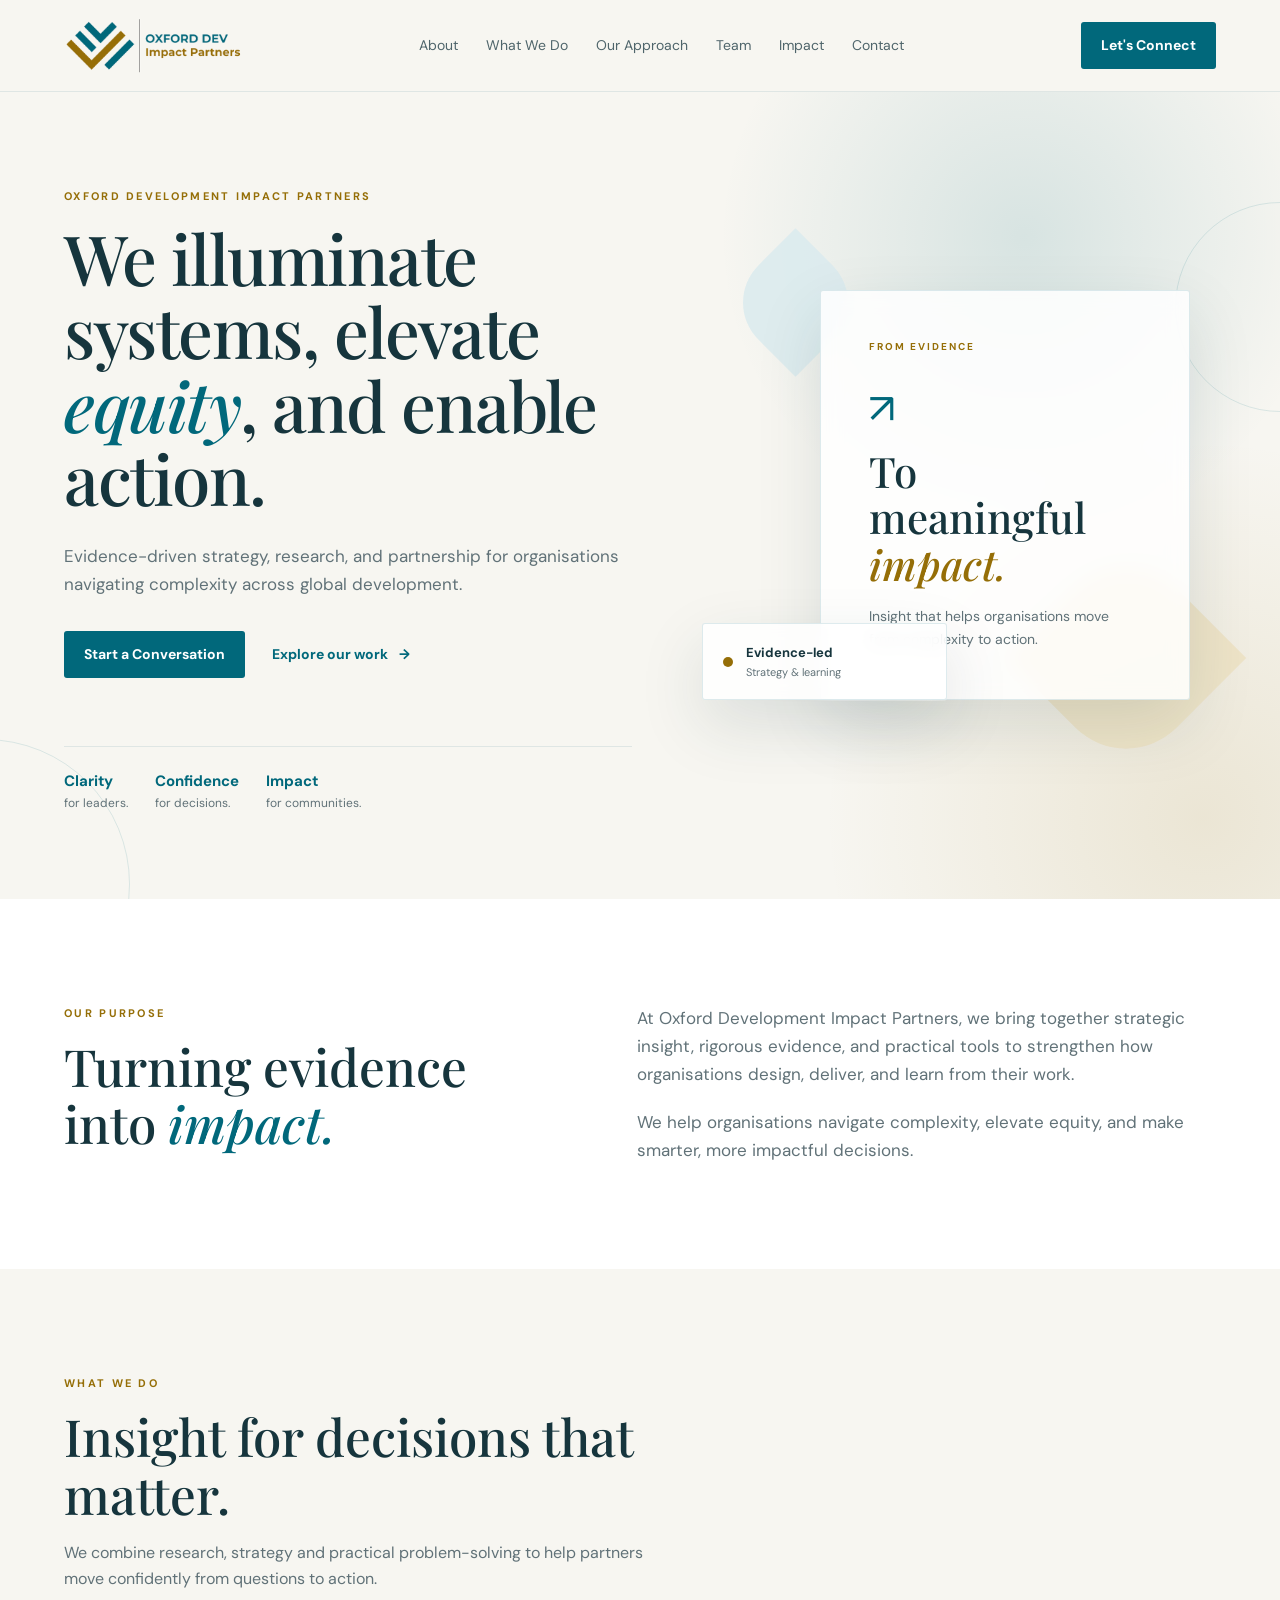
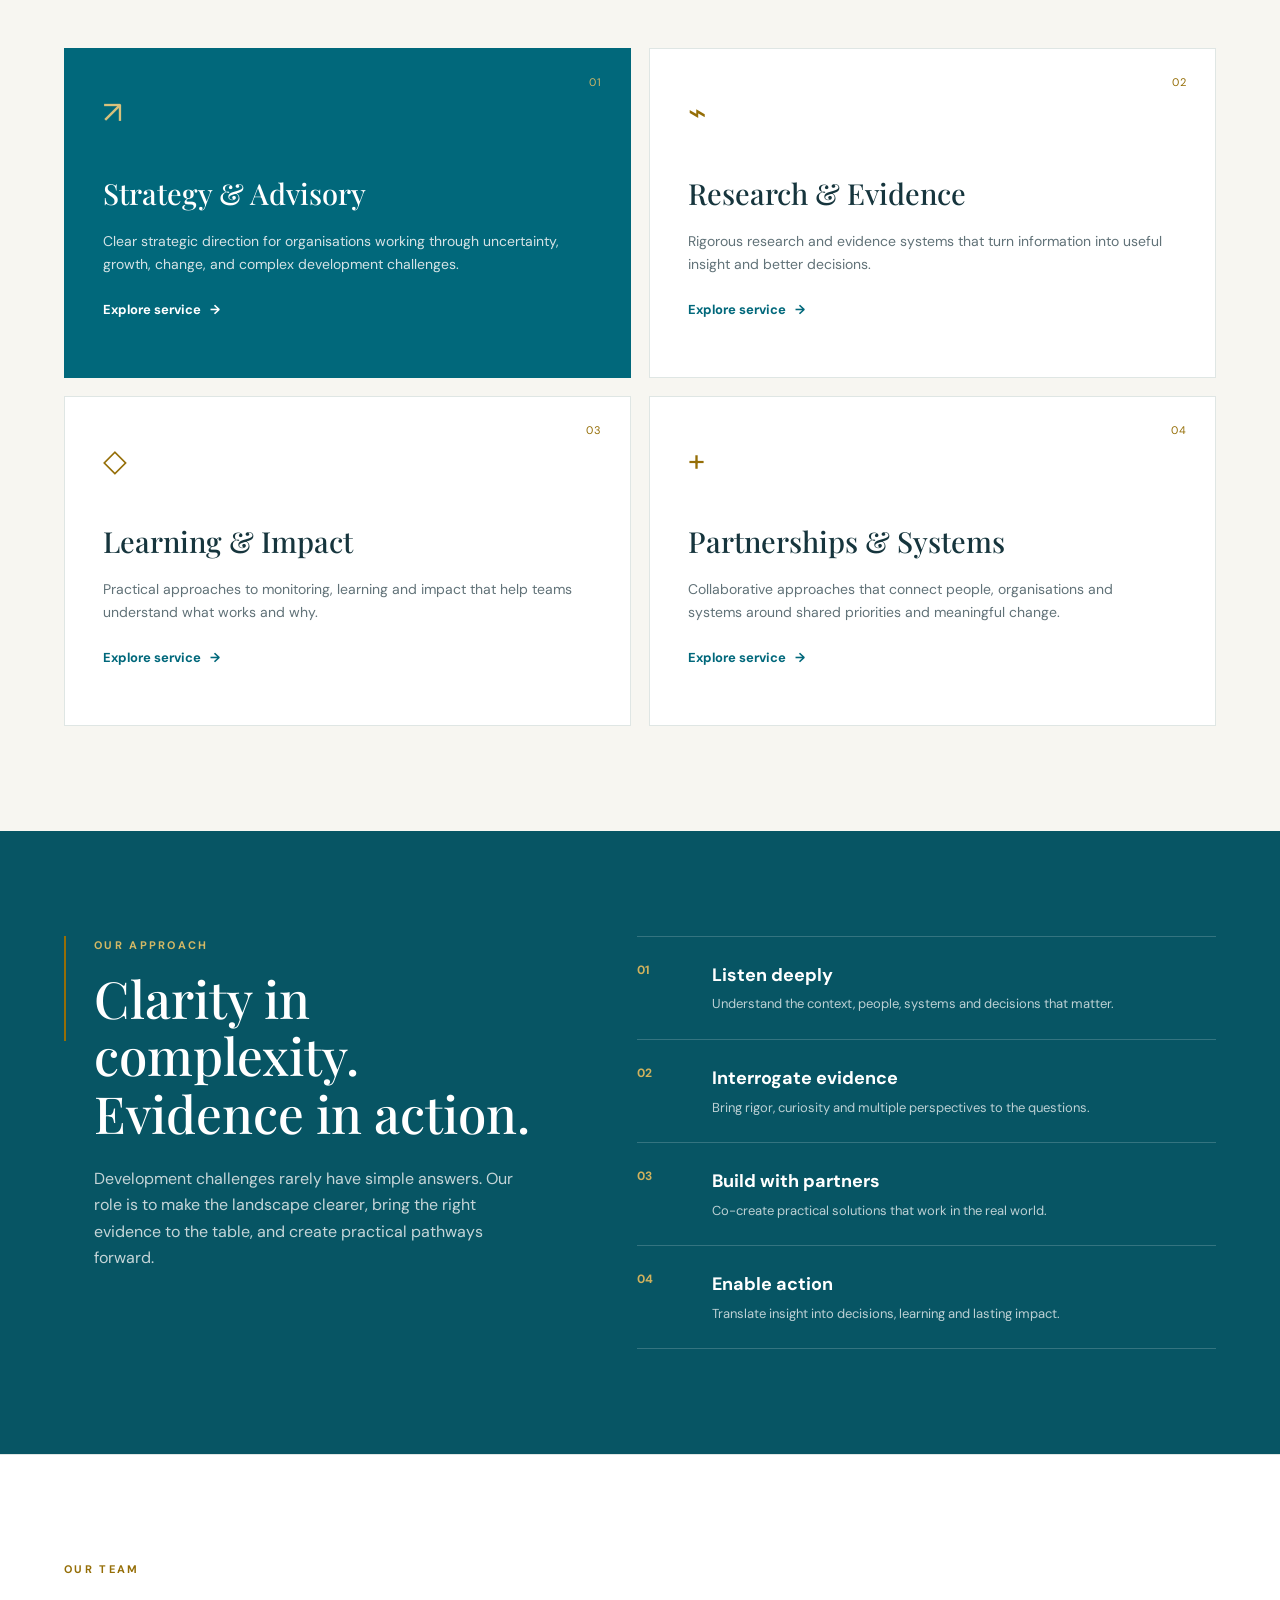
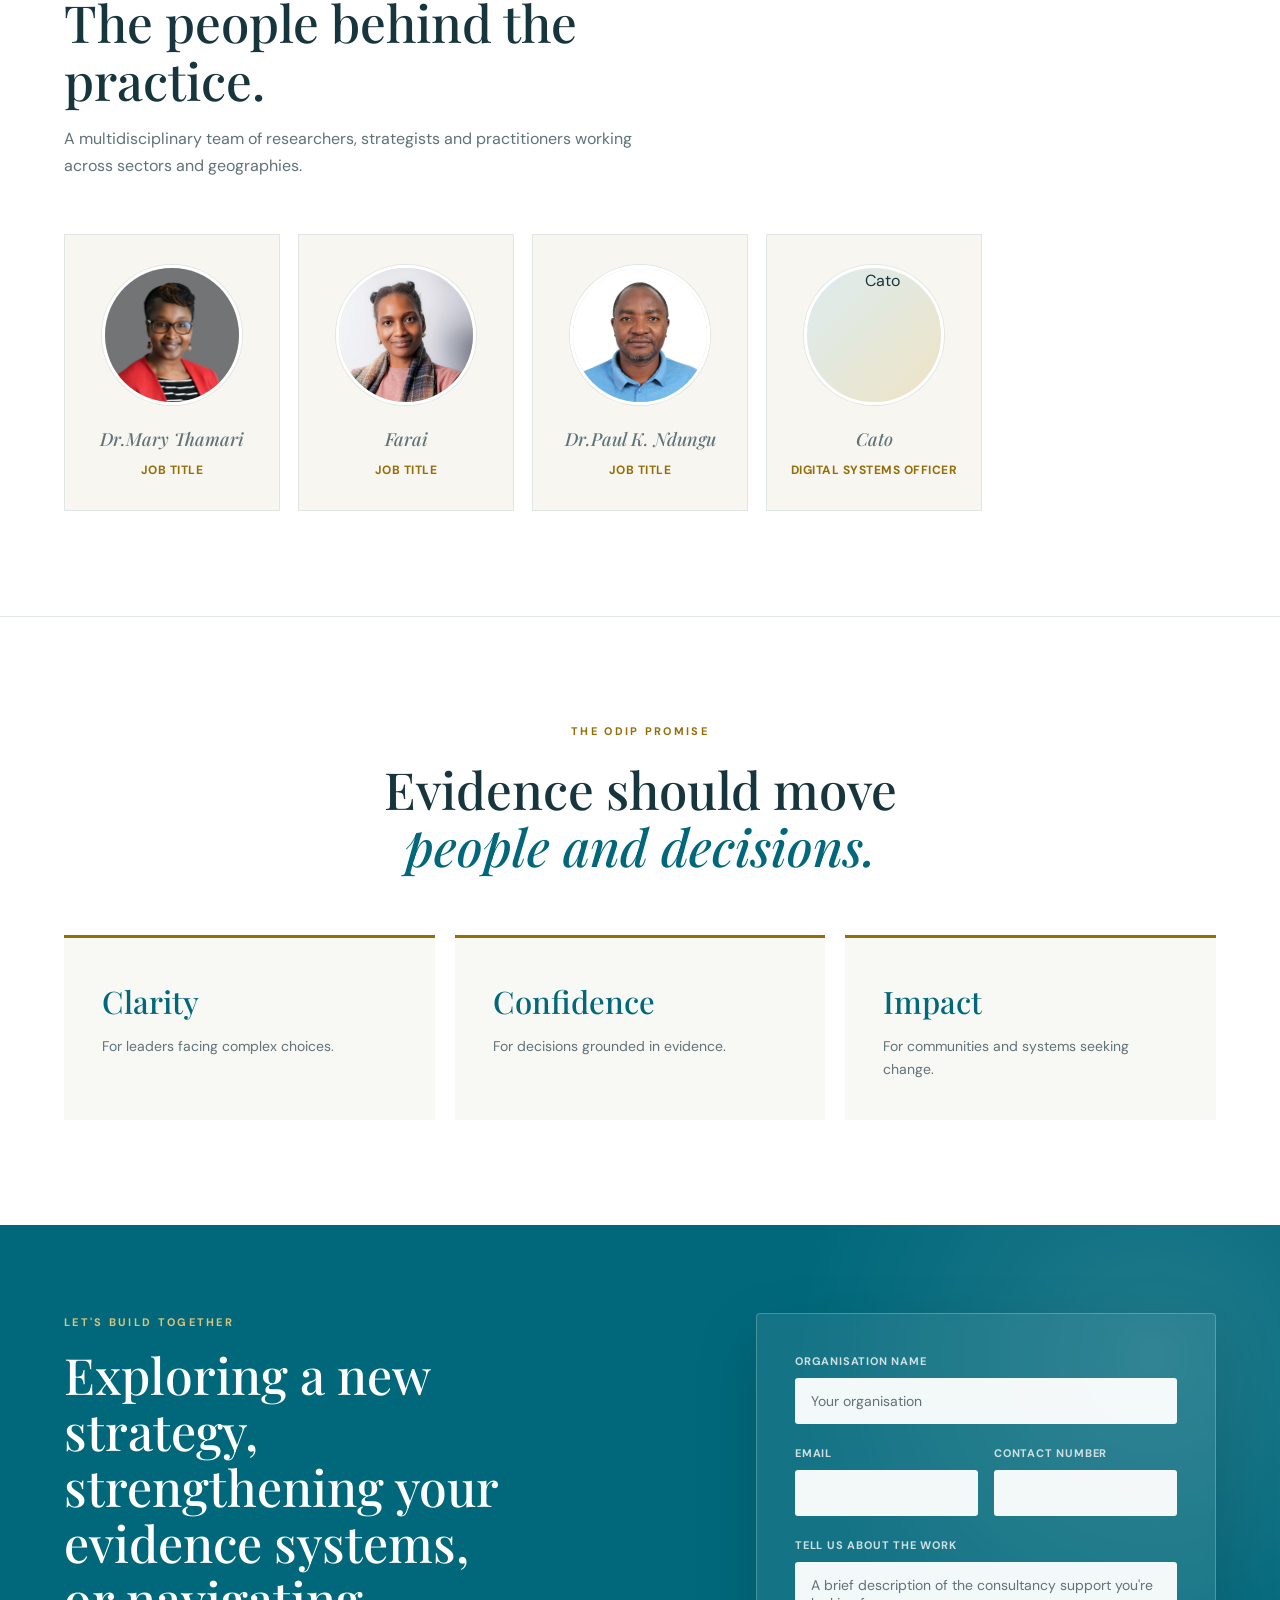
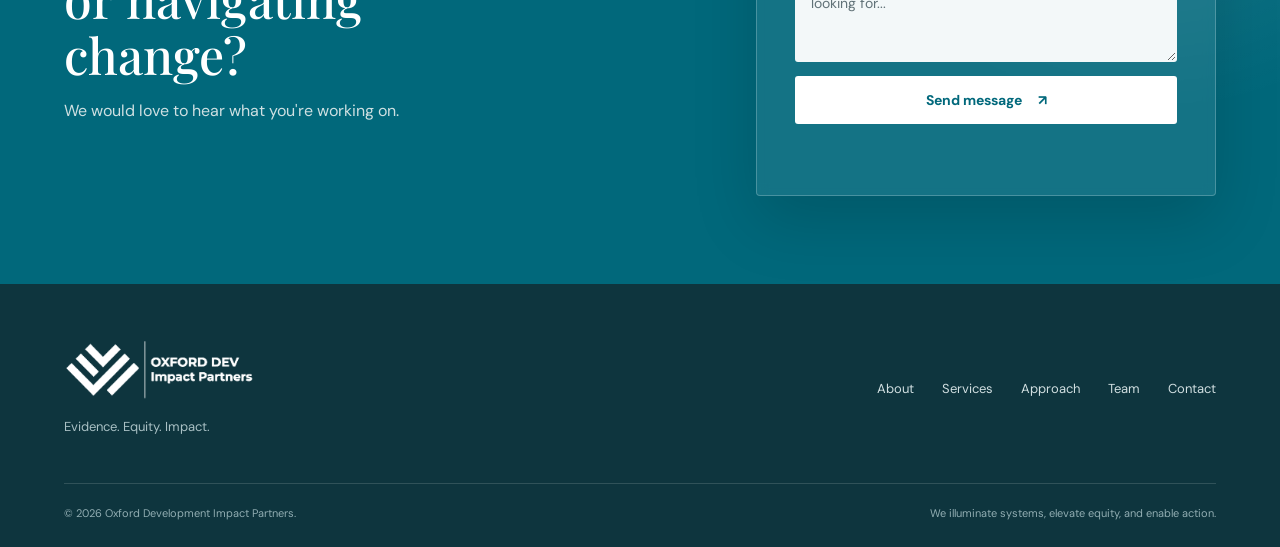
==== index.html @ 30b8fcbf "team" ====
<!DOCTYPE html>
<html lang="en">
<head>
    <meta charset="UTF-8">
    <meta name="viewport" content="width=device-width, initial-scale=1.0">
    <meta name="description" content="Oxford Development Impact Partners — evidence-driven strategy, research and partnership for global development.">
    <title>Oxford Development Impact Partners | ODIP</title>
    <link rel="icon" type="image/png" href="[data-uri]">
    <link rel="stylesheet" href="style.css">
    <script src="script.js"></script>
</head>
<body>

<header class="navbar">
    <div class="container nav-content">
        <a class="brand" href="#home">
            <img src="[data-uri]" alt="Oxford Development Impact Partners">
        </a>

        <nav>
            <a href="#about">About</a>
            <a href="#services">What We Do</a>
            <a href="#approach">Our Approach</a>
            <a href="#team">Team</a>
            <a href="#impact">Impact</a>
            <a href="#contact">Contact</a>
        </nav>

        <a href="#contact" class="nav-button">Let's Connect</a>
    </div>
</header>

<main>
    <!-- HERO -->
    <section class="hero" id="home">
        <div class="hero-orb orb-one"></div>
        <div class="hero-orb orb-two"></div>
        <div class="hero-watermark" aria-hidden="true"></div>

        <div class="container hero-grid">
            <div class="hero-copy">
                <p class="eyebrow">OXFORD DEVELOPMENT IMPACT PARTNERS</p>
                <h1>We illuminate systems, elevate <span>equity</span>, and enable action.</h1>
                <p class="hero-description">
                    Evidence-driven strategy, research, and partnership for organisations
                    navigating complexity across global development.
                </p>

                <div class="hero-actions">
                    <a href="#contact" class="primary-button">Start a Conversation</a>
                    <a href="#services" class="text-link">Explore our work <span>→</span></a>
                </div>

                <div class="hero-values">
                    <div><strong>Clarity</strong><span>for leaders.</span></div>
                    <div><strong>Confidence</strong><span>for decisions.</span></div>
                    <div><strong>Impact</strong><span>for communities.</span></div>
                </div>
            </div>

            <div class="hero-visual">
                <div class="visual-card main-card">
                    <div class="visual-label">FROM EVIDENCE</div>
                    <div class="visual-arrow">↗</div>
                    <h3>To meaningful<br><em>impact.</em></h3>
                    <p>Insight that helps organisations move from complexity to action.</p>
                </div>
                <div class="visual-card mini-card">
                    <span class="mini-dot"></span>
                    <div>
                        <strong>Evidence-led</strong>
                        <small>Strategy &amp; learning</small>
                    </div>
                </div>
                <div class="shape shape-gold"></div>
                <div class="shape shape-teal"></div>
            </div>
        </div>
    </section>

    <!-- INTRO -->
    <section class="intro" id="about">
        <div class="container intro-grid">
            <div>
                <p class="eyebrow">OUR PURPOSE</p>
                <h2>Turning evidence into <span>impact.</span></h2>
            </div>
            <div class="intro-copy">
                <p>
                    At Oxford Development Impact Partners, we bring together strategic
                    insight, rigorous evidence, and practical tools to strengthen how
                    organisations design, deliver, and learn from their work.
                </p>
                <p>
                    We help organisations navigate complexity, elevate equity, and make
                    smarter, more impactful decisions.
                </p>
            </div>
        </div>
    </section>

    <!-- SERVICES -->
    <section class="services" id="services">
        <div class="container">
            <div class="section-heading">
                <p class="eyebrow">WHAT WE DO</p>
                <h2>Insight for decisions that matter.</h2>
                <p>
                    We combine research, strategy and practical problem-solving to help
                    partners move confidently from questions to action.
                </p>
            </div>

            <div class="services-grid">
                <article class="service-card featured">
                    <span class="service-index">01</span>
                    <div class="service-icon">↗</div>
                    <h3>Strategy &amp; Advisory</h3>
                    <p>
                        Clear strategic direction for organisations working through
                        uncertainty, growth, change, and complex development challenges.
                    </p>
                    <a href="#contact">Explore service <span>→</span></a>
                </article>

                <article class="service-card">
                    <span class="service-index">02</span>
                    <div class="service-icon">⌁</div>
                    <h3>Research &amp; Evidence</h3>
                    <p>
                        Rigorous research and evidence systems that turn information
                        into useful insight and better decisions.
                    </p>
                    <a href="#contact">Explore service <span>→</span></a>
                </article>

                <article class="service-card">
                    <span class="service-index">03</span>
                    <div class="service-icon">◇</div>
                    <h3>Learning &amp; Impact</h3>
                    <p>
                        Practical approaches to monitoring, learning and impact that
                        help teams understand what works and why.
                    </p>
                    <a href="#contact">Explore service <span>→</span></a>
                </article>

                <article class="service-card">
                    <span class="service-index">04</span>
                    <div class="service-icon">+</div>
                    <h3>Partnerships &amp; Systems</h3>
                    <p>
                        Collaborative approaches that connect people, organisations
                        and systems around shared priorities and meaningful change.
                    </p>
                    <a href="#contact">Explore service <span>→</span></a>
                </article>
            </div>
        </div>
    </section>

    <!-- APPROACH -->
    <section class="approach" id="approach">
        <div class="container approach-grid">
            <div class="approach-panel">
                <div class="panel-line"></div>
                <p class="eyebrow">OUR APPROACH</p>
                <h2>Clarity in complexity. Evidence in action.</h2>
                <p>
                    Development challenges rarely have simple answers. Our role is to
                    make the landscape clearer, bring the right evidence to the table,
                    and create practical pathways forward.
                </p>
            </div>

            <div class="approach-list">
                <div class="approach-item">
                    <span>01</span>
                    <div>
                        <h3>Listen deeply</h3>
                        <p>Understand the context, people, systems and decisions that matter.</p>
                    </div>
                </div>
                <div class="approach-item">
                    <span>02</span>
                    <div>
                        <h3>Interrogate evidence</h3>
                        <p>Bring rigor, curiosity and multiple perspectives to the questions.</p>
                    </div>
                </div>
                <div class="approach-item">
                    <span>03</span>
                    <div>
                        <h3>Build with partners</h3>
                        <p>Co-create practical solutions that work in the real world.</p>
                    </div>
                </div>
                <div class="approach-item">
                    <span>04</span>
                    <div>
                        <h3>Enable action</h3>
                        <p>Translate insight into decisions, learning and lasting impact.</p>
                    </div>
                </div>
            </div>
        </div>
    </section>

    <!-- TEAM -->
    <section class="team" id="team">
        <div class="container">
            <div class="section-heading">
                <p class="eyebrow">OUR TEAM</p>
                <h2>The people behind the practice.</h2>
                <p>
                    A multidisciplinary team of researchers, strategists and practitioners
                    working across sectors and geographies.
                </p>
            </div>

            <div class="team-grid">
                <article class="team-card">
                    <div class="team-photo">
                        <img src="Mary.jpg" alt="Mary Thamari">
                    </div>
                    <h3>Dr.Mary Thamari</h3>
                    <p class="team-role">Job Title</p>
                </article>
                <article class="team-card">
                    <div class="team-photo">
                        <img src="Farai.jpg" alt="Farai">
                    </div>
                    <h3>Farai</h3>
                    <p class="team-role">Job Title</p>
                </article>
                <article class="team-card">
                    <div class="team-photo">
                        <img src="Paul K. Ndungu.jpg" alt="Paul K. Ndungu">
                    </div>
                    <h3>Dr.Paul K. Ndungu</h3>
                    <p class="team-role">Job Title</p>
                </article>
                <article class="team-card">
                    <div class="team-photo">
                        <img src="Cato.jpg" alt="Cato">
                    </div>
                    <h3>Cato</h3>
                    <p class="team-role">Digital Systems Officer</p>
                </article>
            </div>
        </div>
    </section>

    <!-- IMPACT -->
    <section class="impact" id="impact">
        <div class="container">
            <div class="impact-heading">
                <p class="eyebrow">THE ODIP PROMISE</p>
                <h2>Evidence should move<br><span>people and decisions.</span></h2>
            </div>

            <div class="impact-grid">
                <div class="impact-card">
                    <strong>Clarity</strong>
                    <p>For leaders facing complex choices.</p>
                </div>
                <div class="impact-card">
                    <strong>Confidence</strong>
                    <p>For decisions grounded in evidence.</p>
                </div>
                <div class="impact-card">
                    <strong>Impact</strong>
                    <p>For communities and systems seeking change.</p>
                </div>
            </div>
        </div>
    </section>

        <!-- CTA / CONTACT FORM -->
    <section class="cta" id="contact">
        <div class="container cta-content">
            <div class="cta-intro">
                <p class="eyebrow">LET'S BUILD TOGETHER</p>
                <h2>Exploring a new strategy, strengthening your evidence systems, or navigating change?</h2>
                <p>We would love to hear what you're working on.</p>
            </div>

            <form class="contact-form" id="contactForm" novalidate>
                <div class="form-row">
                    <label for="org">Organisation name</label>
                    <input type="text" placeholder="Your organisation" required>
                </div>
                <div class="form-row form-row--split">  
                    <div>
                        <label for="email">Email</label>
                        <input type="email" id="email" name="email"required>
                    </div>
                    <div>
                        <label for="contact">Contact number</label>
                        <input type="tel" id="contact" name="contact">
                    </div>
                </div>
                <div class="form-row">
                    <label for="message">Tell us about the work</label>
                    <textarea id="message" name="message" rows="4" placeholder="A brief description of the consultancy support you're looking for..."></textarea>
                </div>
                <button type="submit" class="cta-button contact-form__submit">Send message <span>↗</span></button>
                <p class="form-note" id="formNote" role="status" aria-live="polite"></p>
            </form>
        </div>
    </section>
</main>

<footer>
    <div class="container footer-content">
        <div class="footer-brand">
            <img src="[data-uri]" alt="ODIP">
            <p>Evidence. Equity. Impact.</p>
        </div>
        <div class="footer-links">
            <a href="#about">About</a>
            <a href="#services">Services</a>
            <a href="#approach">Approach</a>
            <a href="#team">Team</a>
            <a href="#contact">Contact</a>
        </div>
    </div>
    <div class="container footer-bottom">
        <span>© 2026 Oxford Development Impact Partners.</span>
        <span>We illuminate systems, elevate equity, and enable action.</span>
    </div>
</footer>

</body>
</html>
---- style.css ----
@import url('https://fonts.googleapis.com/css2?family=DM+Sans:wght@400;500;600;700&family=Playfair+Display:ital,wght@0,500;0,600;1,500&display=swap');

:root {
    --teal: #01687b;
    --teal-dark: #075564;
    --teal-soft: #dcecef;
    --gold: #956e07;
    --gold-soft: #eee3c5;
    --ink: #16353d;
    --muted: #617278;
    --cream: #f7f6f1;
    --white: #ffffff;
    --line: #dfe6e4;
}

* { margin: 0; padding: 0; box-sizing: border-box; }

html { scroll-behavior: smooth; }

body {
    font-family: "DM Sans", Arial, sans-serif;
    color: var(--ink);
    background: var(--cream);
    line-height: 1.65;
}

a { color: inherit; text-decoration: none; }

.container {
    width: min(90%, 1180px);
    margin: 0 auto;
}

.navbar {
    height: 92px;
    display: flex;
    align-items: center;
    background: rgba(247,246,241,.94);
    border-bottom: 1px solid var(--line);
    position: sticky;
    top: 0;
    z-index: 20;
    backdrop-filter: blur(12px);
}

.nav-content {
    display: flex;
    align-items: center;
    justify-content: space-between;
    gap: 30px;
}

.brand img {
    width: 178px;
    height: auto;
    display: block;
}

nav { display: flex; gap: 28px; }

nav a {
    font-size: 14px;
    color: #4f656b;
    transition: .25s ease;
}

nav a:hover { color: var(--teal); }

.nav-button,
.primary-button {
    background: var(--teal);
    color: white;
    padding: 12px 20px;
    border-radius: 3px;
    font-size: 14px;
    font-weight: 700;
    transition: .25s ease;
}

.nav-button:hover,
.primary-button:hover { background: var(--teal-dark); }

.hero {
    min-height: 720px;
    position: relative;
    overflow: hidden;
    background:
        radial-gradient(circle at 80% 18%, rgba(1,104,123,.13), transparent 25%),
        radial-gradient(circle at 94% 90%, rgba(149,110,7,.12), transparent 27%),
        var(--cream);
    padding: 95px 0 85px;
}

/* Faint engraved watermark of the actual logo mark, sitting quietly
   behind the hero content — same treatment used on the RhaneMedia build. */
.hero-watermark {
    position: absolute;
    inset: 0;
    /* >>> REPLACE THIS LINE with your original "background: url('data:image/png;base64,...') no-repeat center right -60px;" line <<< */
    background: url('PASTE_YOUR_ORIGINAL_BASE64_HERE') no-repeat center right -60px;
    background-size: 620px auto;
    opacity: 0.05;
    z-index: 1;
    pointer-events: none;
}

.hero-grid {
    display: grid;
    grid-template-columns: 1.05fr .95fr;
    gap: 70px;
    align-items: center;
    position: relative;
    z-index: 2;
}

.eyebrow {
    color: var(--gold);
    font-size: 11px;
    letter-spacing: 2.3px;
    font-weight: 700;
    margin-bottom: 16px;
}

.hero h1 {
    font-family: "Playfair Display", Georgia, serif;
    font-size: clamp(45px, 5.4vw, 73px);
    font-weight: 500;
    line-height: 1.06;
    letter-spacing: -1.5px;
    max-width: 720px;
}

.hero h1 span,
.intro h2 span,
.impact-heading span { color: var(--teal); font-style: italic; }

.hero-description {
    max-width: 610px;
    color: var(--muted);
    font-size: 17px;
    margin: 28px 0 33px;
}

.hero-actions {
    display: flex;
    align-items: center;
    gap: 27px;
}

.text-link {
    color: var(--teal);
    font-weight: 700;
    font-size: 14px;
}

.text-link span { margin-left: 8px; }

.hero-values {
    display: flex;
    gap: 27px;
    margin-top: 68px;
    padding-top: 22px;
    border-top: 1px solid var(--line);
}

.hero-values div {
    display: flex;
    flex-direction: column;
    font-size: 12px;
}

.hero-values strong { color: var(--teal); font-size: 15px; }
.hero-values span { color: var(--muted); }

.hero-visual {
    height: 510px;
    position: relative;
}

.visual-card {
    position: absolute;
    background: rgba(255,255,255,.84);
    border: 1px solid rgba(1,104,123,.13);
    box-shadow: 0 25px 65px rgba(29,61,66,.13);
    backdrop-filter: blur(10px);
}

.main-card {
    width: 72%;
    right: 5%;
    top: 45px;
    min-height: 365px;
    padding: 48px;
    border-radius: 3px;
    display: flex;
    flex-direction: column;
    justify-content: center;
    z-index: 3;
}

.visual-label {
    color: var(--gold);
    font-size: 10px;
    letter-spacing: 2px;
    font-weight: 700;
}

.visual-arrow {
    color: var(--teal);
    font-size: 42px;
    margin: 18px 0 5px;
}

.main-card h3 {
    font-family: "Playfair Display", Georgia, serif;
    font-size: 42px;
    line-height: 1.1;
    font-weight: 500;
}

.main-card em {
    color: var(--gold);
    font-weight: 500;
}

.main-card p {
    color: var(--muted);
    margin-top: 18px;
    font-size: 14px;
    max-width: 300px;
}

.mini-card {
    z-index: 5;
    left: 0;
    bottom: 55px;
    width: 245px;
    padding: 18px 20px;
    display: flex;
    gap: 13px;
    align-items: center;
    border-radius: 3px;
}

.mini-dot {
    width: 10px;
    height: 10px;
    border-radius: 50%;
    background: var(--gold);
}

.mini-card strong,
.mini-card small { display: block; }
.mini-card strong { font-size: 13px; }
.mini-card small { color: var(--muted); font-size: 11px; }

.shape {
    position: absolute;
    transform: rotate(45deg);
    opacity: .9;
}

.shape-gold {
    width: 170px;
    height: 170px;
    background: var(--gold-soft);
    right: 1%;
    bottom: 12px;
    border-radius: 42% 0 42% 0;
}

.shape-teal {
    width: 105px;
    height: 105px;
    background: var(--teal-soft);
    left: 8%;
    top: 5px;
    border-radius: 0 50% 0 50%;
}

.hero-orb {
    position: absolute;
    border-radius: 50%;
    border: 1px solid rgba(1,104,123,.12);
}

.orb-one { width: 290px; height: 290px; left: -160px; bottom: -130px; }
.orb-two { width: 210px; height: 210px; right: -105px; top: 110px; }

.intro {
    background: var(--white);
    padding: 105px 0;
}

.intro-grid {
    display: grid;
    grid-template-columns: .9fr 1.1fr;
    gap: 100px;
    align-items: start;
}

.intro h2,
.section-heading h2,
.approach-panel h2,
.impact-heading h2 {
    font-family: "Playfair Display", Georgia, serif;
    font-size: clamp(37px, 4vw, 54px);
    font-weight: 500;
    line-height: 1.12;
}

.intro-copy {
    max-width: 650px;
    color: var(--muted);
    font-size: 17px;
}

.intro-copy p + p { margin-top: 20px; }

.services {
    padding: 105px 0;
    background: var(--cream);
}

.section-heading {
    max-width: 700px;
    margin-bottom: 55px;
}

.section-heading > p:last-child {
    color: var(--muted);
    max-width: 610px;
    margin-top: 17px;
}

.services-grid {
    display: grid;
    grid-template-columns: repeat(2, 1fr);
    gap: 18px;
}

.service-card {
    min-height: 330px;
    padding: 38px;
    background: var(--white);
    border: 1px solid var(--line);
    position: relative;
    transition: .3s ease;
}

.service-card:hover {
    transform: translateY(-5px);
    box-shadow: 0 20px 45px rgba(35,68,73,.08);
}

.service-card.featured {
    background: var(--teal);
    color: white;
    border-color: var(--teal);
}

.service-index {
    position: absolute;
    top: 24px;
    right: 28px;
    font-size: 11px;
    letter-spacing: 1px;
    color: var(--gold);
}

.featured .service-index { color: #cdb568; }

.service-icon {
    color: var(--gold);
    font-size: 31px;
    margin-bottom: 32px;
}

.featured .service-icon { color: #d9c17c; }

.service-card h3 {
    font-family: "Playfair Display", Georgia, serif;
    font-size: 29px;
    font-weight: 500;
    margin-bottom: 12px;
}

.service-card p {
    color: var(--muted);
    max-width: 480px;
    font-size: 14px;
}

.featured p { color: #d5e3e6; }

.service-card a {
    display: inline-block;
    margin-top: 23px;
    color: var(--teal);
    font-size: 13px;
    font-weight: 700;
}

.featured a { color: #fff; }

.service-card a span { margin-left: 6px; }

.approach {
    background: var(--teal-dark);
    color: white;
    padding: 105px 0;
}

.approach-grid {
    display: grid;
    grid-template-columns: .9fr 1.1fr;
    gap: 100px;
}

.approach-panel {
    position: relative;
    padding-left: 30px;
}

.panel-line {
    width: 2px;
    height: 105px;
    background: var(--gold);
    position: absolute;
    left: 0;
    top: 0;
}

.approach-panel .eyebrow { color: #d4b965; }

.approach-panel h2 {
    max-width: 520px;
    margin-bottom: 24px;
}

.approach-panel > p:last-child {
    color: #c5d5d8;
    max-width: 500px;
}

.approach-list { border-top: 1px solid rgba(255,255,255,.18); } 

.approach-item {
    display: grid;
    grid-template-columns: 55px 1fr;
    gap: 20px;
    padding: 24px 0;
    border-bottom: 1px solid rgba(255,255,255,.18);
}

.approach-item > span {
    color: #d1b25d;
    font-size: 12px;
    font-weight: 700;
}

.approach-item h3 {
    font-size: 18px;
    margin-bottom: 3px;
}

.approach-item p {
    color: #bcd0d4;
    font-size: 13px;
}

/* =========================================================
   TEAM
   ========================================================= */
.team {
    background: var(--white);
    padding: 105px 0;
    border-top: 1px solid var(--line);
    border-bottom: 1px solid var(--line);
}

.team-grid {
    display: grid;
    grid-template-columns: repeat(5, 1fr);
    gap: 18px;
}

.team-card {
    text-align: center;
    padding: 30px 18px;
    background: var(--cream);
    border: 1px solid var(--line);
    transition: .3s ease;
}

.team-card:hover {
    transform: translateY(-5px);
    box-shadow: 0 20px 45px rgba(35,68,73,.08);
    border-color: var(--teal-soft);
}

/* UPDATED: photo circle now crops any image to a uniform size */
.team-photo {
    width: 140px;
    height: 140px;
    margin: 0 auto 20px;
    border-radius: 50%;
    overflow: hidden;
    background: linear-gradient(135deg, var(--teal-soft), var(--gold-soft));
    border: 3px solid var(--white);
    box-shadow: 0 0 0 1px var(--line);
    display: flex;
    align-items: center;
    justify-content: center;
}

/* NEW: makes every photo fill the circle evenly */
.team-photo img {
    width: 100%;
    height: 100%;
    object-fit: cover;
    object-position: center top; /* keeps faces from getting cropped */
    display: block;
}

.team-photo-icon {
    width: 40px;
    height: 40px;
    fill: var(--teal);
    opacity: .55;
}

.team-card h3 {
    font-family: "Playfair Display", Georgia, serif;
    font-size: 18px;
    font-weight: 500;
    color: var(--muted);
    font-style: italic;
}

.team-role {
    color: var(--gold);
    font-size: 12px;
    letter-spacing: .5px;
    font-weight: 700;
    text-transform: uppercase;
    margin-top: 6px;
}

.impact {
    background: var(--white);
    padding: 105px 0;
}

.impact-heading { text-align: center; }

.impact-heading .eyebrow { margin-bottom: 20px; }

.impact-grid {
    display: grid;
    grid-template-columns: repeat(3, 1fr);
    gap: 20px;
    margin-top: 60px;
}

.impact-card {
    padding: 38px;
    min-height: 180px;
    border-top: 3px solid var(--gold);
    background: #f8f8f4;
}

.impact-card strong {
    font-family: "Playfair Display", Georgia, serif;
    font-size: 31px;
    font-weight: 500;
    color: var(--teal);
}

.impact-card p {
    color: var(--muted);
    font-size: 14px;
    margin-top: 8px;
}

.cta {
    background:
        radial-gradient(circle at 90% 20%, rgba(255,255,255,.12), transparent 28%),
        var(--teal);
    color: white;
    padding: 88px 0;
}

.cta-content {
    display: flex;
    justify-content: space-between;
    align-items: center;
    gap: 60px;
}

.cta .eyebrow { color: #d8c47e; }

.cta h2 {
    font-family: "Playfair Display", Georgia, serif;
    font-weight: 500;
    font-size: clamp(34px, 4vw, 50px);
    line-height: 1.12;
    max-width: 800px;
}

.cta p:last-child {
    color: #cfe0e2;
    margin-top: 15px;
}

.cta-button {
    white-space: nowrap;
    background: white;
    color: var(--teal);
    padding: 15px 23px;
    font-size: 14px;
    font-weight: 700;
    border-radius: 3px;
}

.cta-button span { margin-left: 8px; }

footer {
    background: #0e353e;
    color: white;
    padding: 55px 0 25px;
}

.footer-content {
    display: flex;
    justify-content: space-between;
    gap: 50px;
    padding-bottom: 45px;
}

.footer-brand img {
    width: 190px;
    filter: brightness(0) invert(1);
}

.footer-brand p {
    color: #a9c0c4;
    font-size: 13px;
    margin-top: 8px;
}

.footer-links {
    display: flex;
    gap: 28px;
    align-items: center;
}

.footer-links a {
    color: #d1dfe1;
    font-size: 13px;
}

.footer-bottom {
    border-top: 1px solid rgba(255,255,255,.14);
    padding-top: 20px;
    display: flex;
    justify-content: space-between;
    gap: 30px;
    color: #91adb2;
    font-size: 11px;
}

@media (max-width: 1080px) {
    .team-grid { grid-template-columns: repeat(3, 1fr); }
}

@media (max-width: 900px) {
    nav { display: none; }
    .hero-grid,
    .intro-grid,
    .approach-grid { grid-template-columns: 1fr; gap: 55px; }
    .hero-visual { height: 450px; }
    .services-grid { grid-template-columns: 1fr; }
    .impact-grid { grid-template-columns: 1fr; }
    .cta-content { flex-direction: column; align-items: flex-start; }
}

@media (max-width: 600px) {
    .navbar { height: 76px; }
    .nav-button { display: none; }
    .brand img { width: 150px; }
    .hero { padding: 70px 0; }
    .hero-actions { flex-direction: column; align-items: flex-start; }
    .hero-values { flex-direction: column; gap: 12px; margin-top: 45px; }
    .hero-visual { height: 390px; }
    .main-card { width: 82%; padding: 30px; min-height: 300px; }
    .main-card h3 { font-size: 34px; }
    .mini-card { width: 205px; bottom: 20px; }
    .shape-gold { width: 120px; height: 120px; }
    .intro, .services, .approach, .impact, .team { padding: 75px 0; }
    .service-card { min-height: 300px; padding: 30px; }
    .team-grid { grid-template-columns: repeat(2, 1fr); }
    .footer-brand img { width: 150px; }
    .footer-content, .footer-bottom { flex-direction: column; }
    .footer-links { flex-wrap: wrap; }
}
/* =========================================================
   CONTACT FORM (added inside the CTA section)
   ========================================================= */

.cta-content {
    align-items: flex-start;
}

.cta-intro {
    max-width: 460px;
}

.contact-form {
    background: rgba(255,255,255,.08);
    border: 1px solid rgba(255,255,255,.22);
    border-radius: 4px;
    padding: 38px;
    width: min(100%, 460px);
    flex-shrink: 0;
    backdrop-filter: blur(6px);
    box-shadow: 0 25px 65px rgba(0,0,0,.15);
}

.form-row {
    margin-bottom: 20px;
}

.form-row:last-of-type {
    margin-bottom: 0;
}

.form-row--split {
    display: grid;
    grid-template-columns: 1fr 1fr;
    gap: 16px;
}

.contact-form label {
    display: block;
    font-size: 11px;
    letter-spacing: .8px;
    text-transform: uppercase;
    color: #cfe0e2;
    font-weight: 700;
    margin-bottom: 8px;
}

.contact-form input,
.contact-form textarea {
    width: 100%;
    background: rgba(255,255,255,.95);
    border: 1px solid transparent;
    border-radius: 3px;
    padding: 13px 15px;
    font-family: "DM Sans", Arial, sans-serif;
    font-size: 14px;
    color: var(--ink);
    transition: .25s ease;
}

.contact-form input::placeholder,
.contact-form textarea::placeholder {
    color: var(--muted);
}

.contact-form input:focus,
.contact-form textarea:focus {
    outline: none;
    border-color: var(--gold);
    box-shadow: 0 0 0 3px rgba(149,110,7,.25);
}

.contact-form textarea {
    resize: vertical;
    min-height: 96px;
}

.contact-form__submit {
    display: inline-flex;
    align-items: center;
    justify-content: center;
    gap: 8px;
    width: 100%;
    border: none;
    cursor: pointer;
    font-family: "DM Sans", Arial, sans-serif;
    margin-top: 6px;
    transition: .25s ease;
}

.contact-form__submit:hover {
    background: var(--gold-soft);
}

.form-note {
    margin-top: 14px;
    font-size: 13px;
    min-height: 18px;
    color: var(--gold-soft);
}

@media (max-width: 900px) {
    .contact-form { width: 100%; }
}

@media (max-width: 600px) {
    .form-row--split { grid-template-columns: 1fr; gap: 0; }
    .contact-form { padding: 28px; }
}
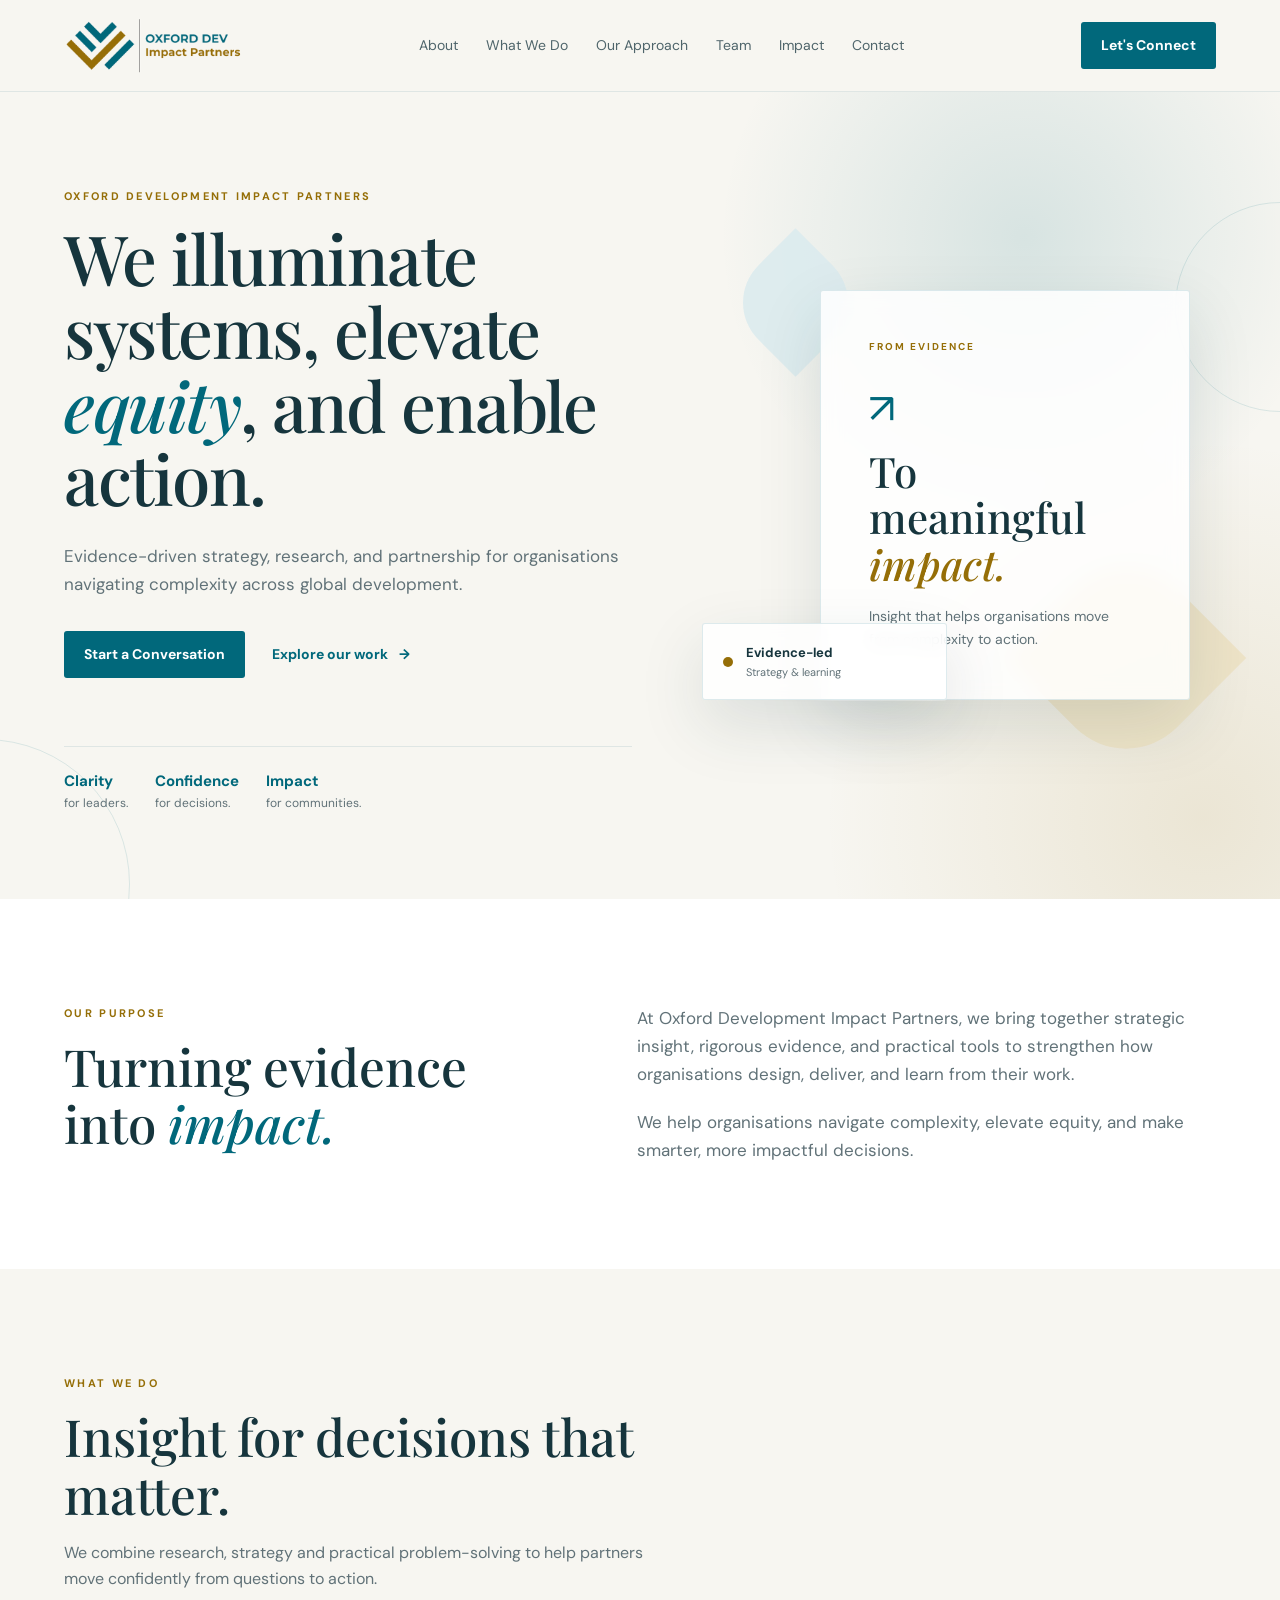
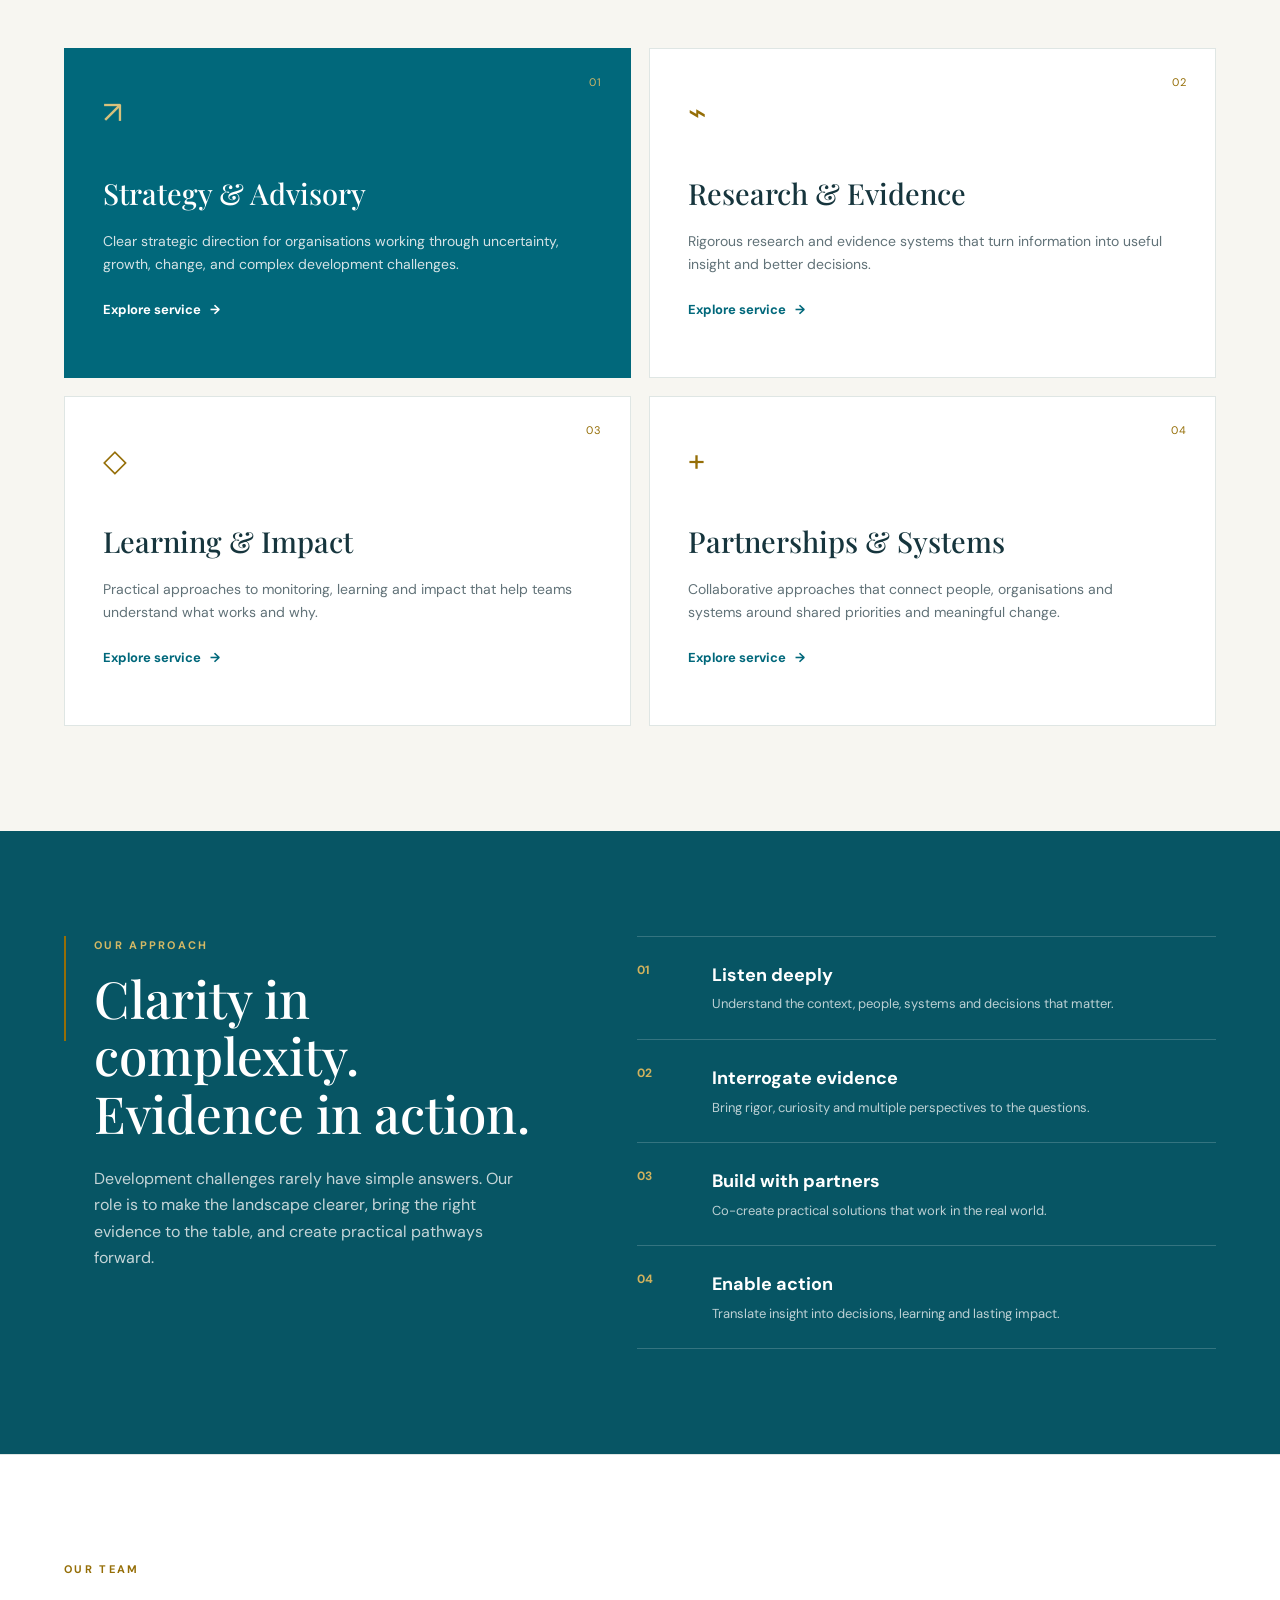
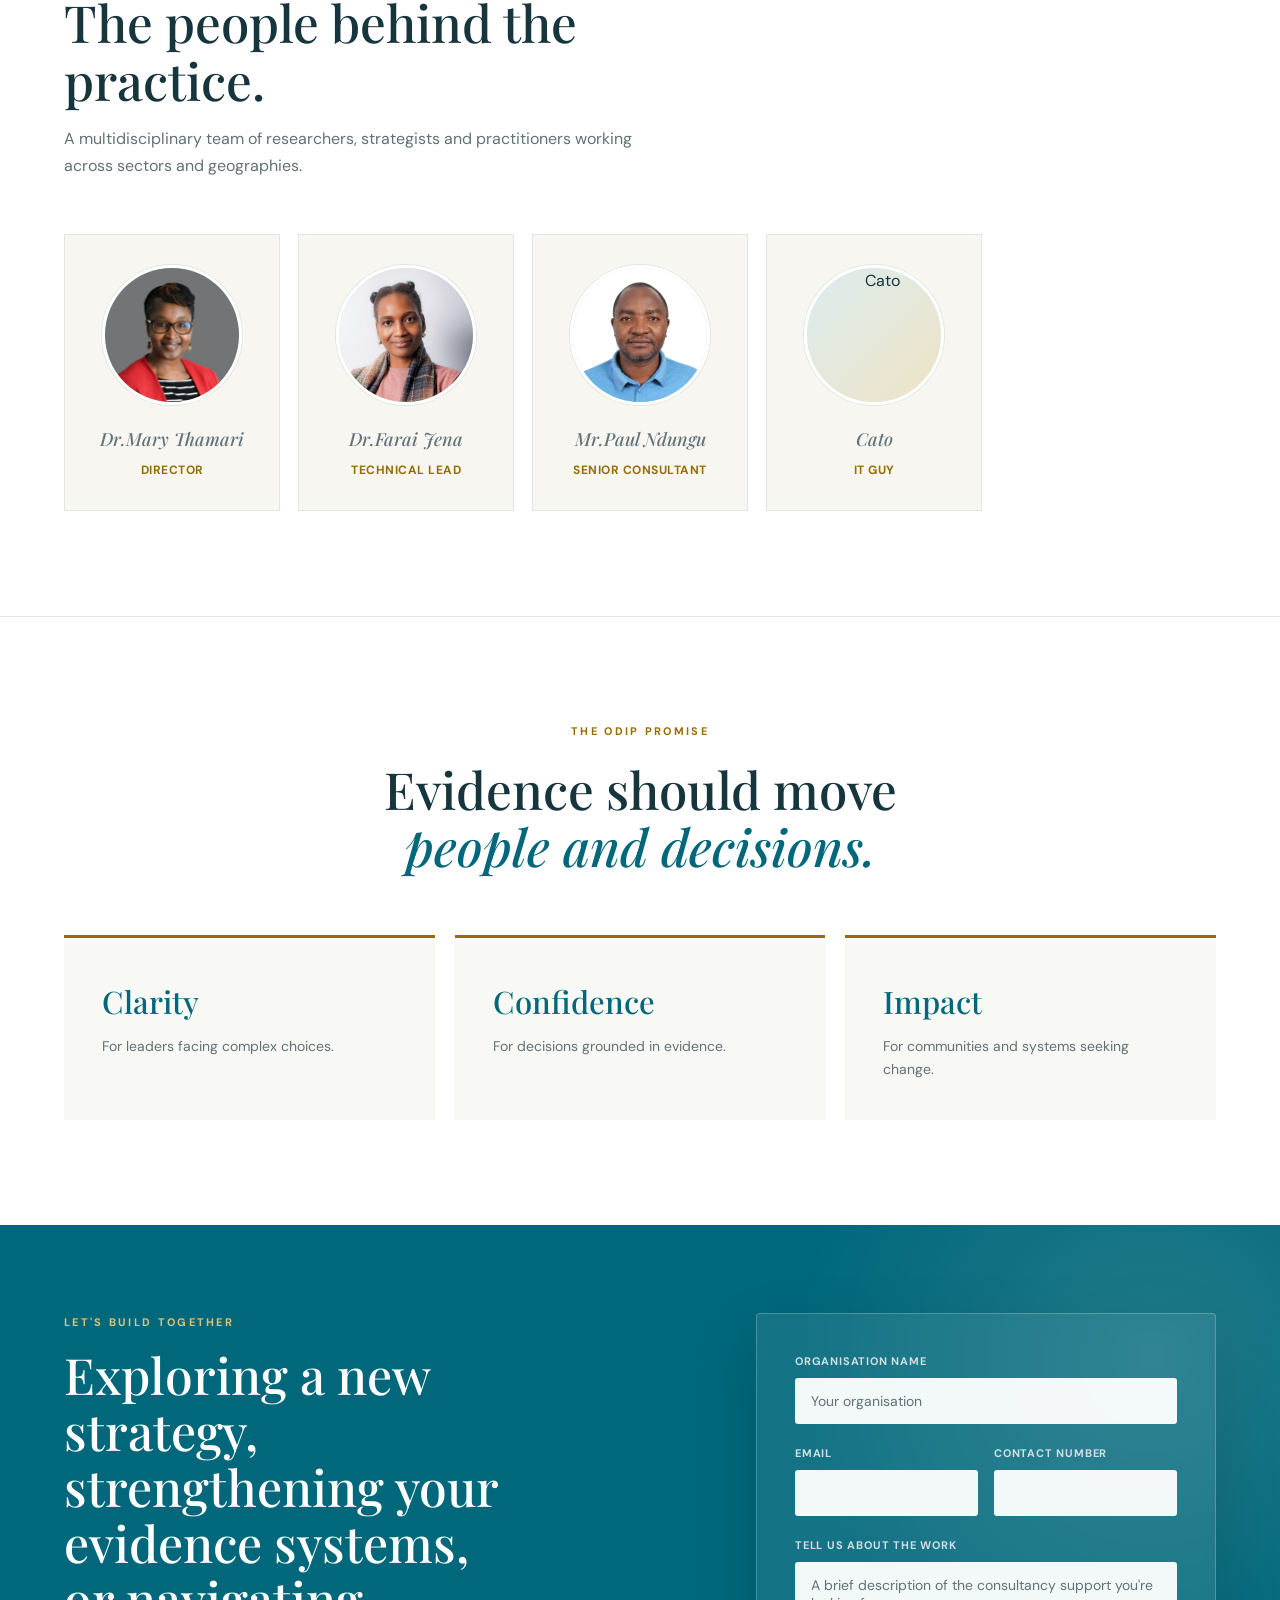
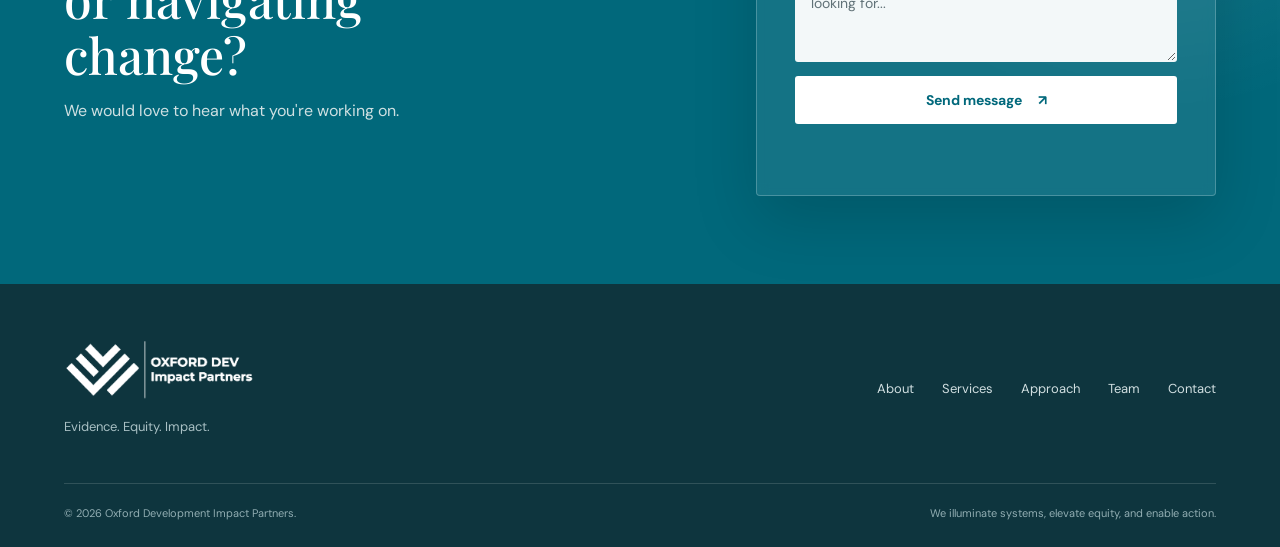
==== commit 7d691dab: "team" ====
--- a/index.html
+++ b/index.html
@@ -224,28 +224,28 @@
                         <img src="Mary.jpg" alt="Mary Thamari">
                     </div>
                     <h3>Dr.Mary Thamari</h3>
-                    <p class="team-role">Job Title</p>
+                    <p class="team-role">Director</p>
                 </article>
                 <article class="team-card">
                     <div class="team-photo">
                         <img src="Farai.jpg" alt="Farai">
                     </div>
-                    <h3>Farai</h3>
-                    <p class="team-role">Job Title</p>
+                    <h3>Dr.Farai Jena</h3>
+                    <p class="team-role">Technical Lead</p>
                 </article>
                 <article class="team-card">
                     <div class="team-photo">
                         <img src="Paul K. Ndungu.jpg" alt="Paul K. Ndungu">
                     </div>
-                    <h3>Dr.Paul K. Ndungu</h3>
-                    <p class="team-role">Job Title</p>
+                    <h3>Mr.Paul Ndungu</h3>
+                    <p class="team-role">Senior Consultant</p>
                 </article>
                 <article class="team-card">
                     <div class="team-photo">
                         <img src="Cato.jpg" alt="Cato">
                     </div>
                     <h3>Cato</h3>
-                    <p class="team-role">Digital Systems Officer</p>
+                    <p class="team-role">IT guy</p>
                 </article>
             </div>
         </div>
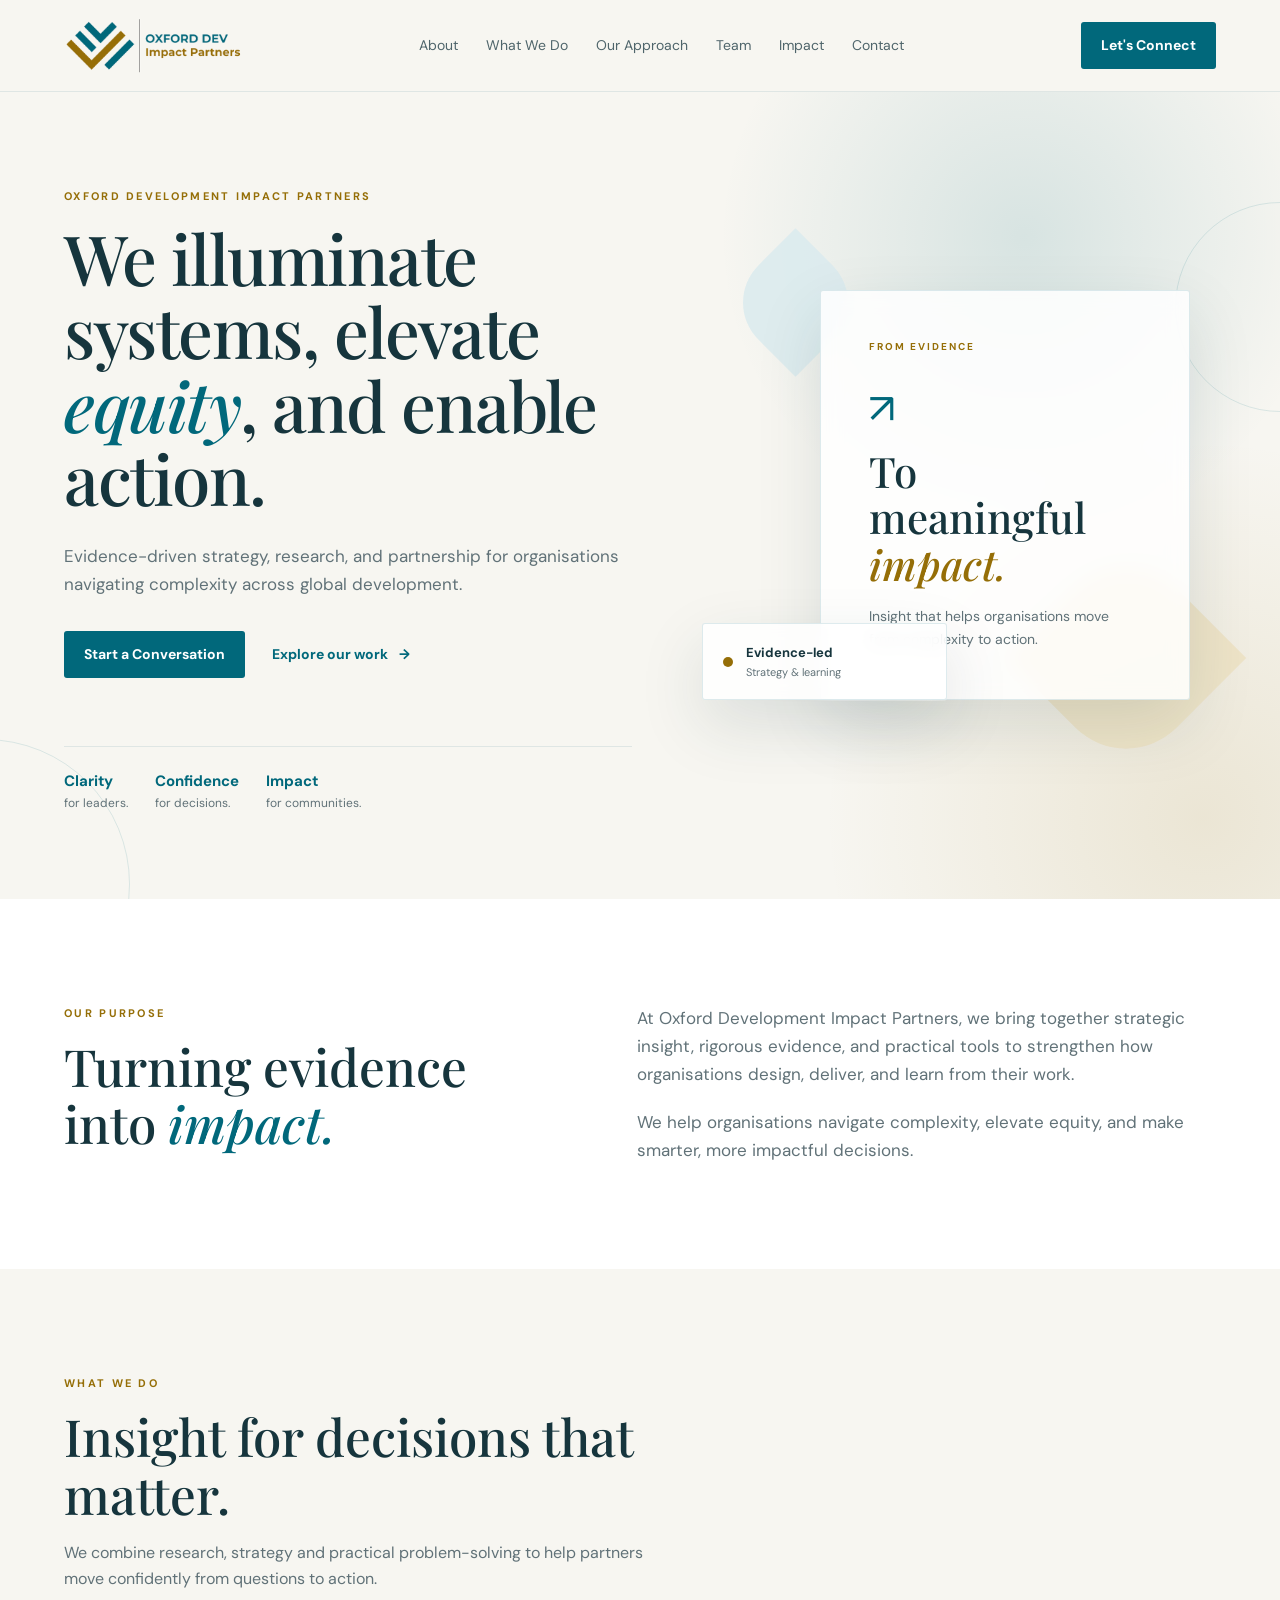
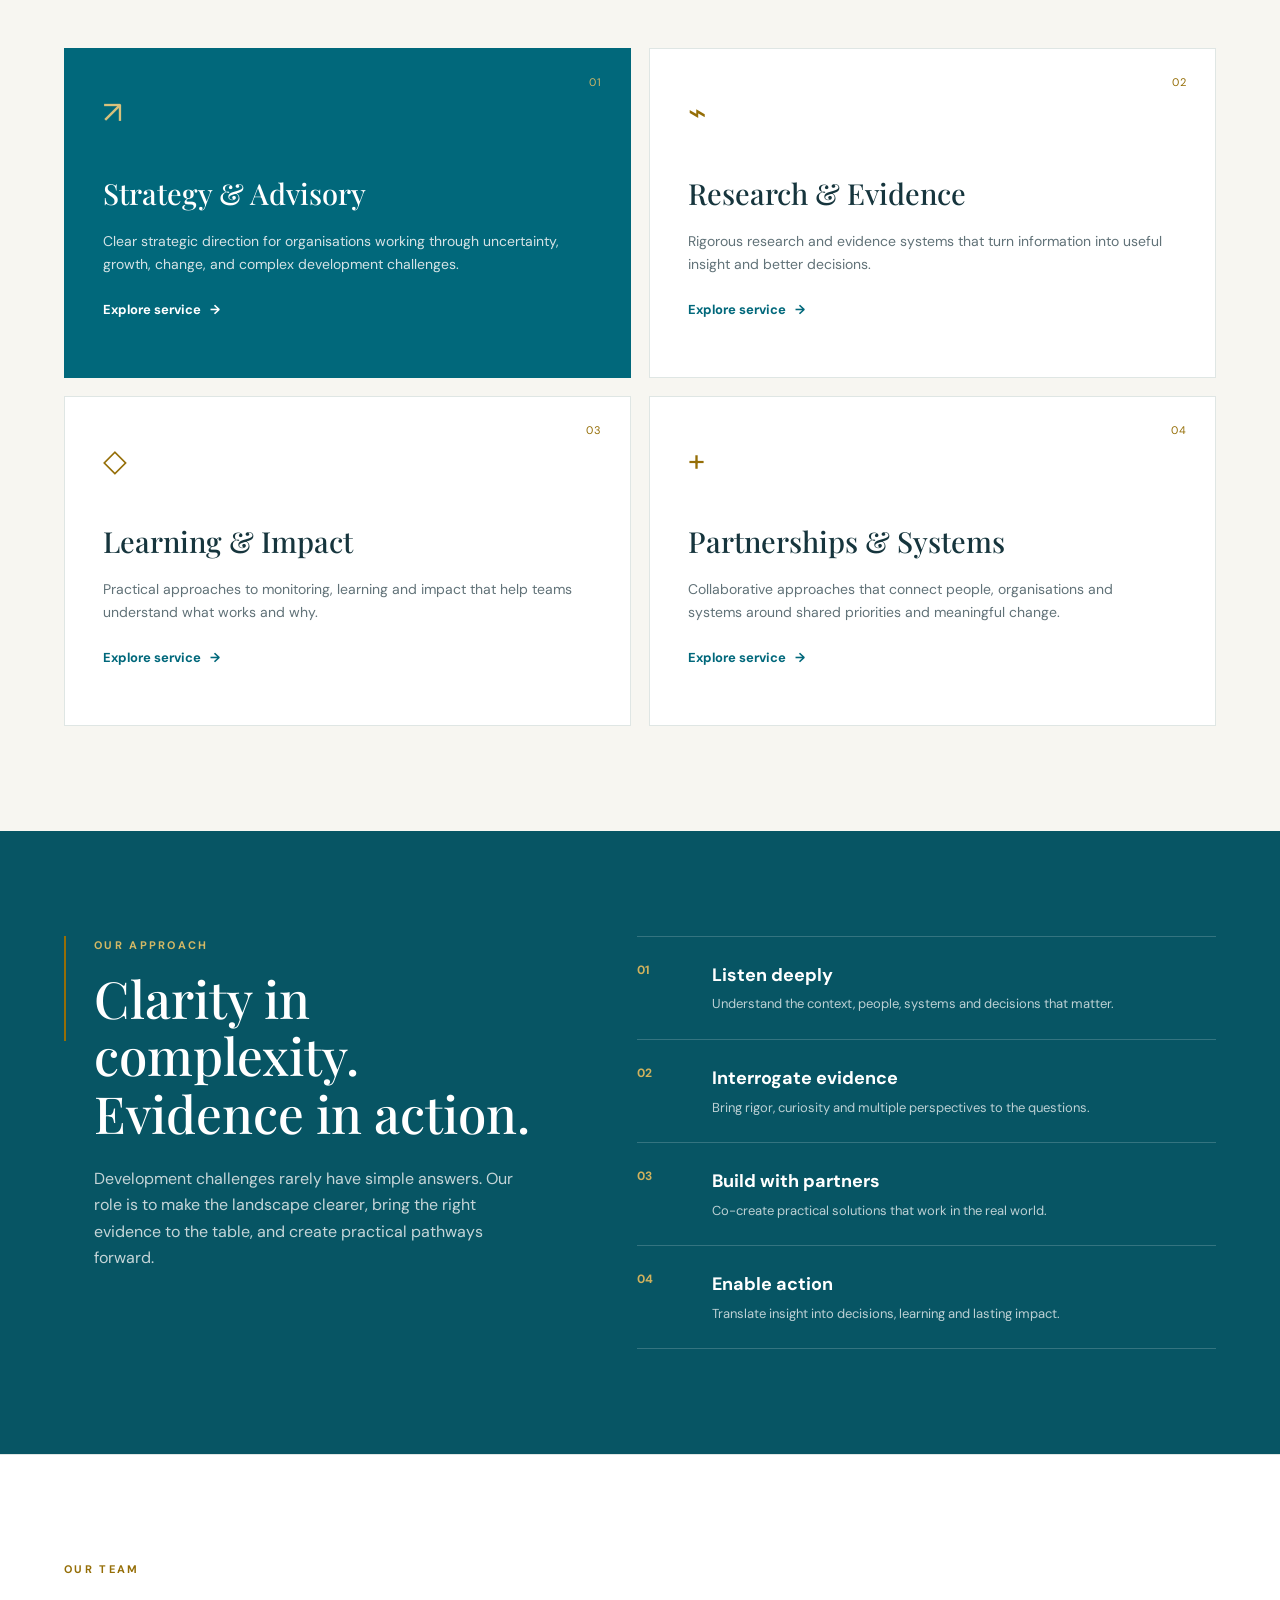
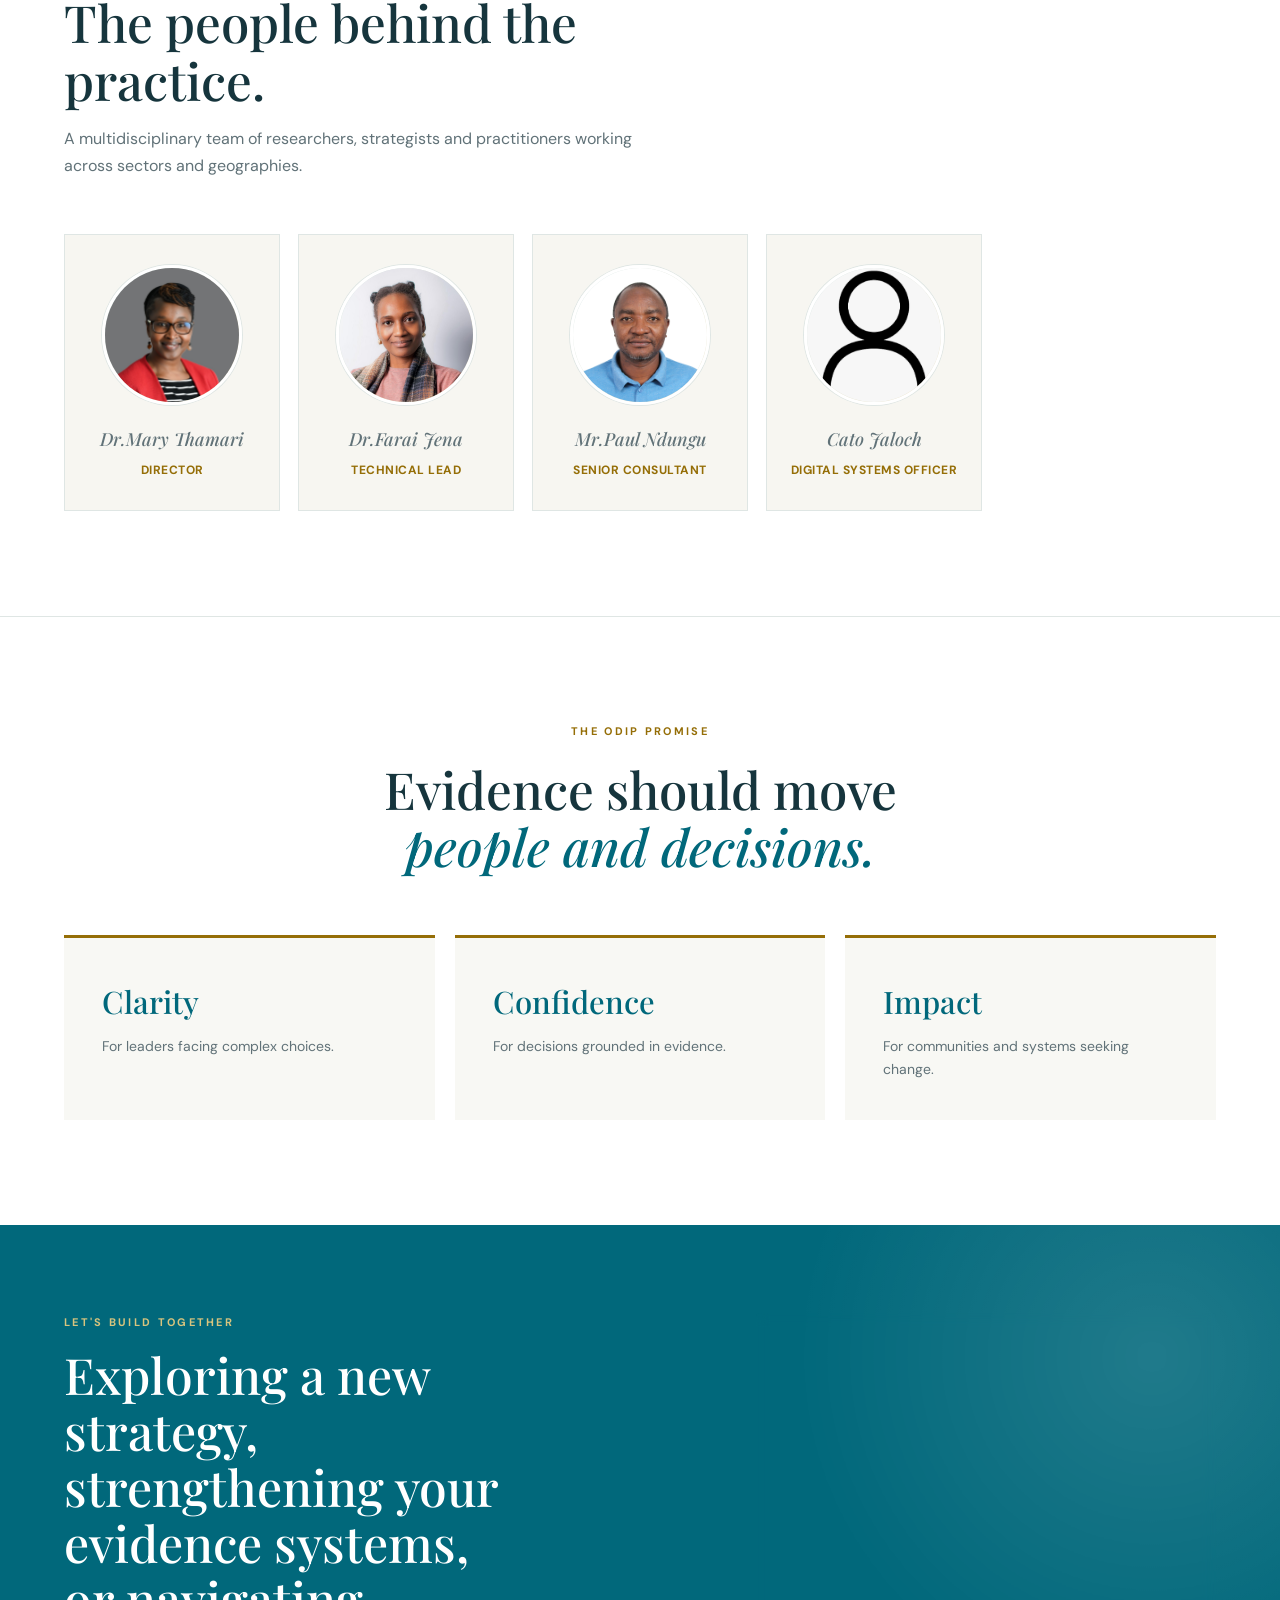
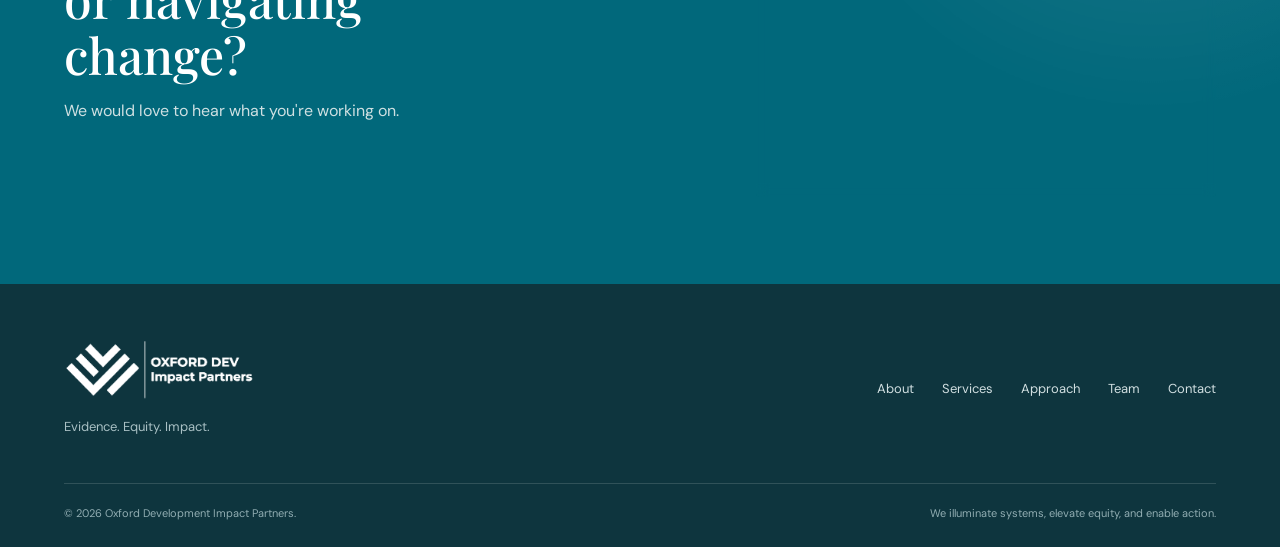
==== commit 30e1e202: "team" ====
--- a/index.html
+++ b/index.html
@@ -242,10 +242,10 @@
                 </article>
                 <article class="team-card">
                     <div class="team-photo">
-                        <img src="Cato.jpg" alt="Cato">
-                    </div>
-                    <h3>Cato</h3>
-                    <p class="team-role">IT guy</p>
+                        <img src="image.png" alt="Cato Jaloch">
+                    </div>
+                    <h3>Cato Jaloch</h3>
+                    <p class="team-role">Digital Systems Officer</p>
                 </article>
             </div>
         </div>
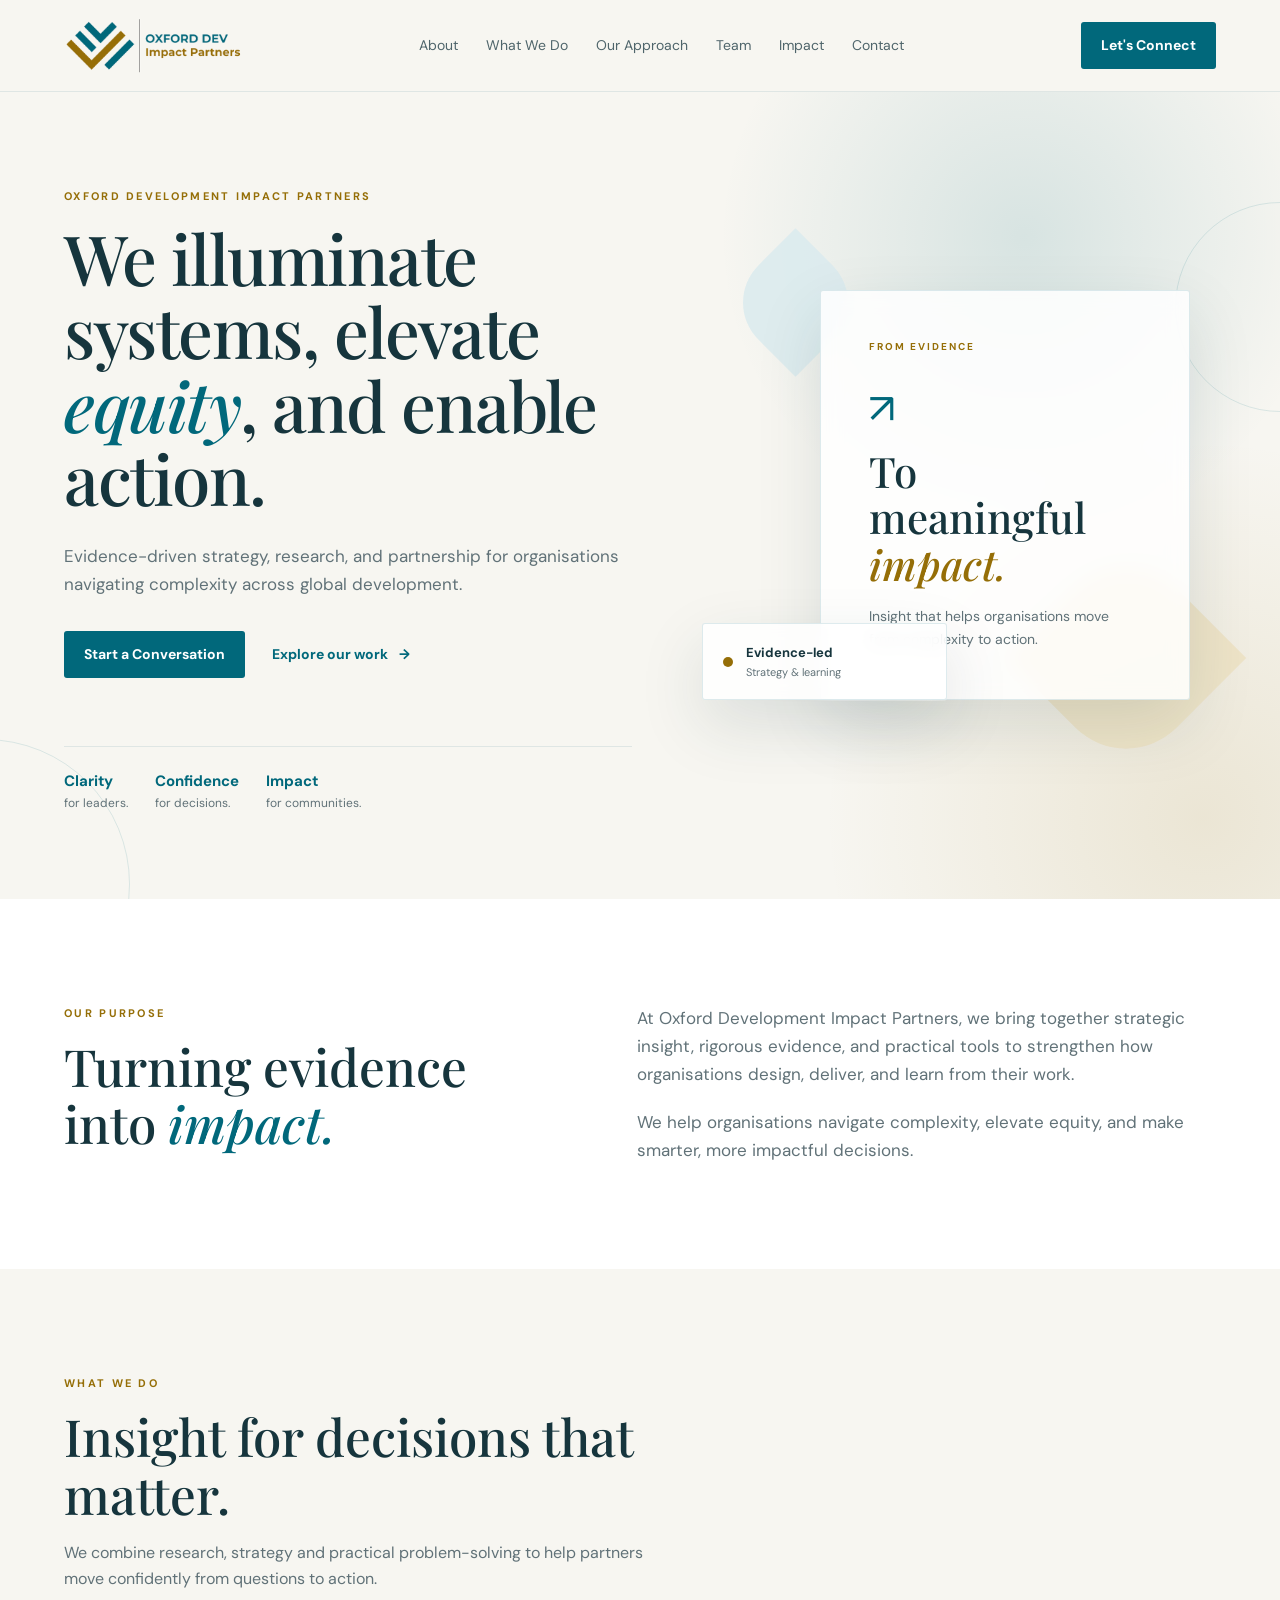
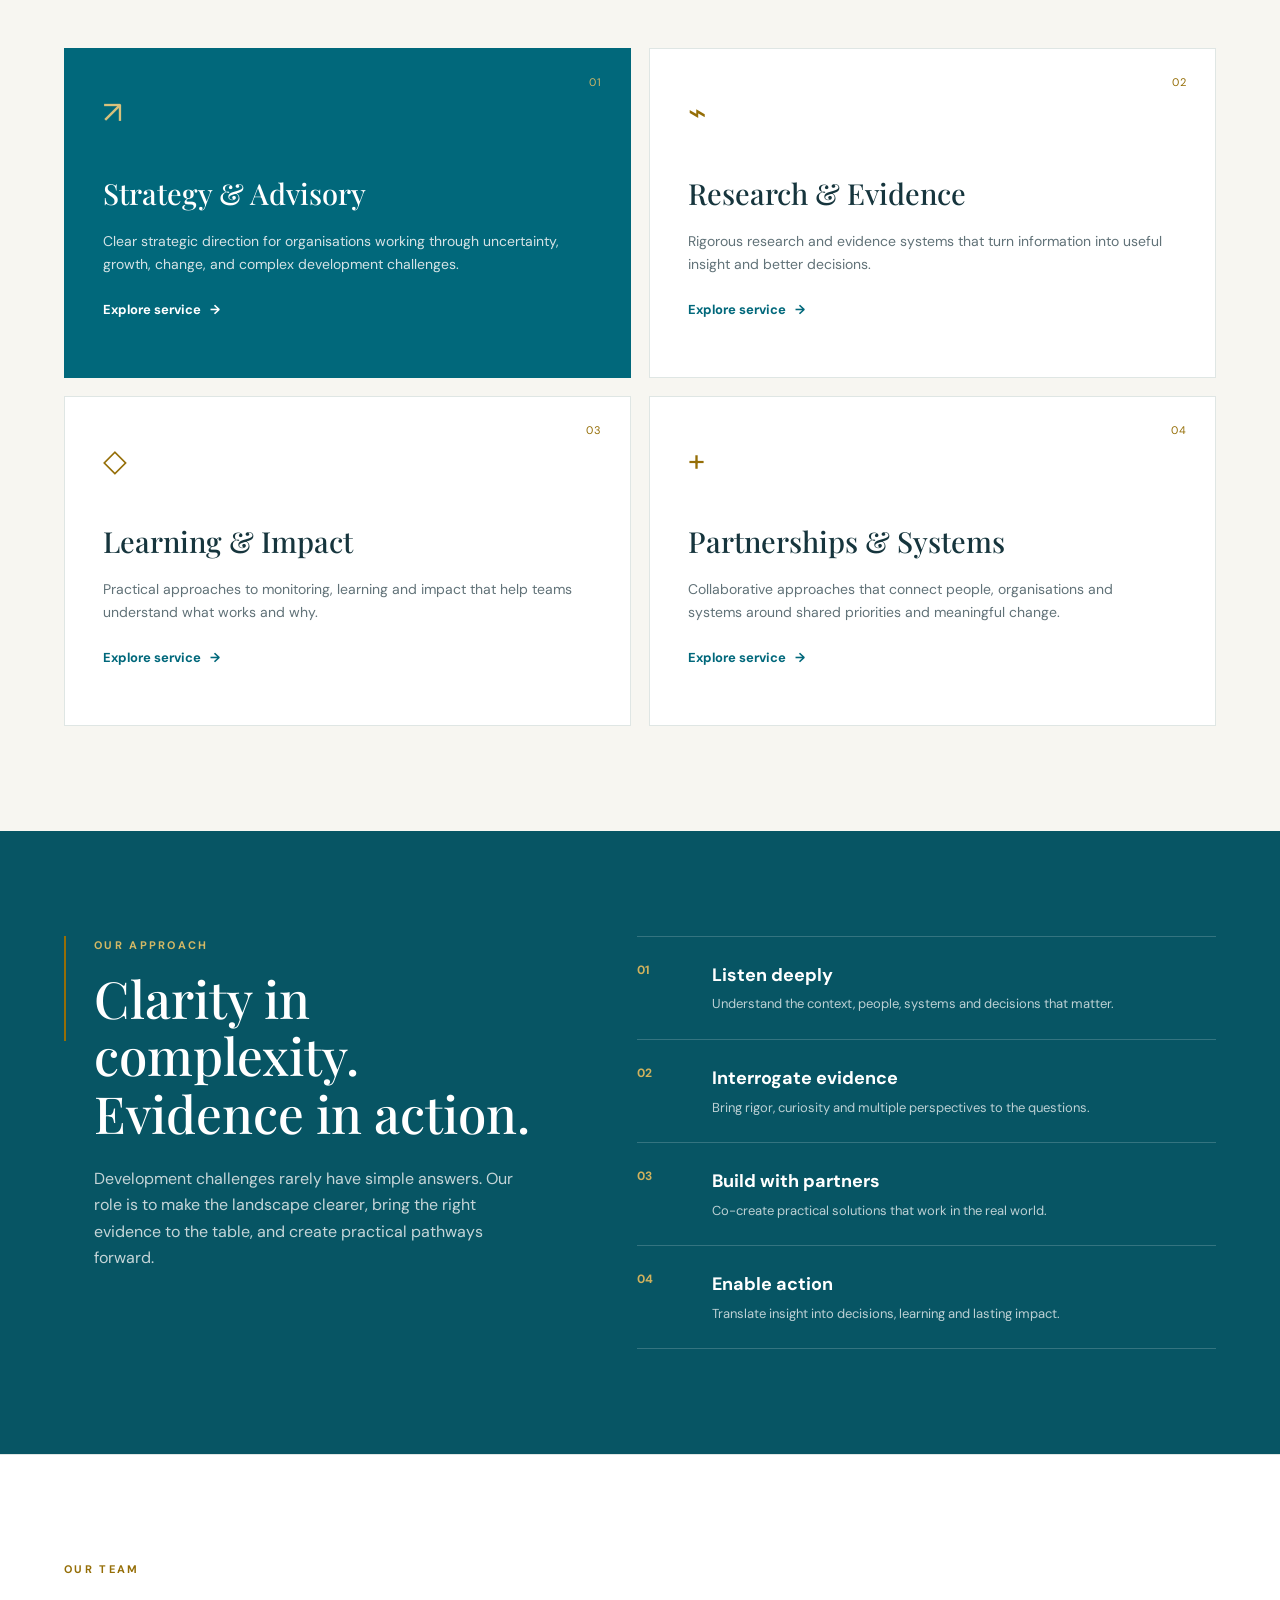
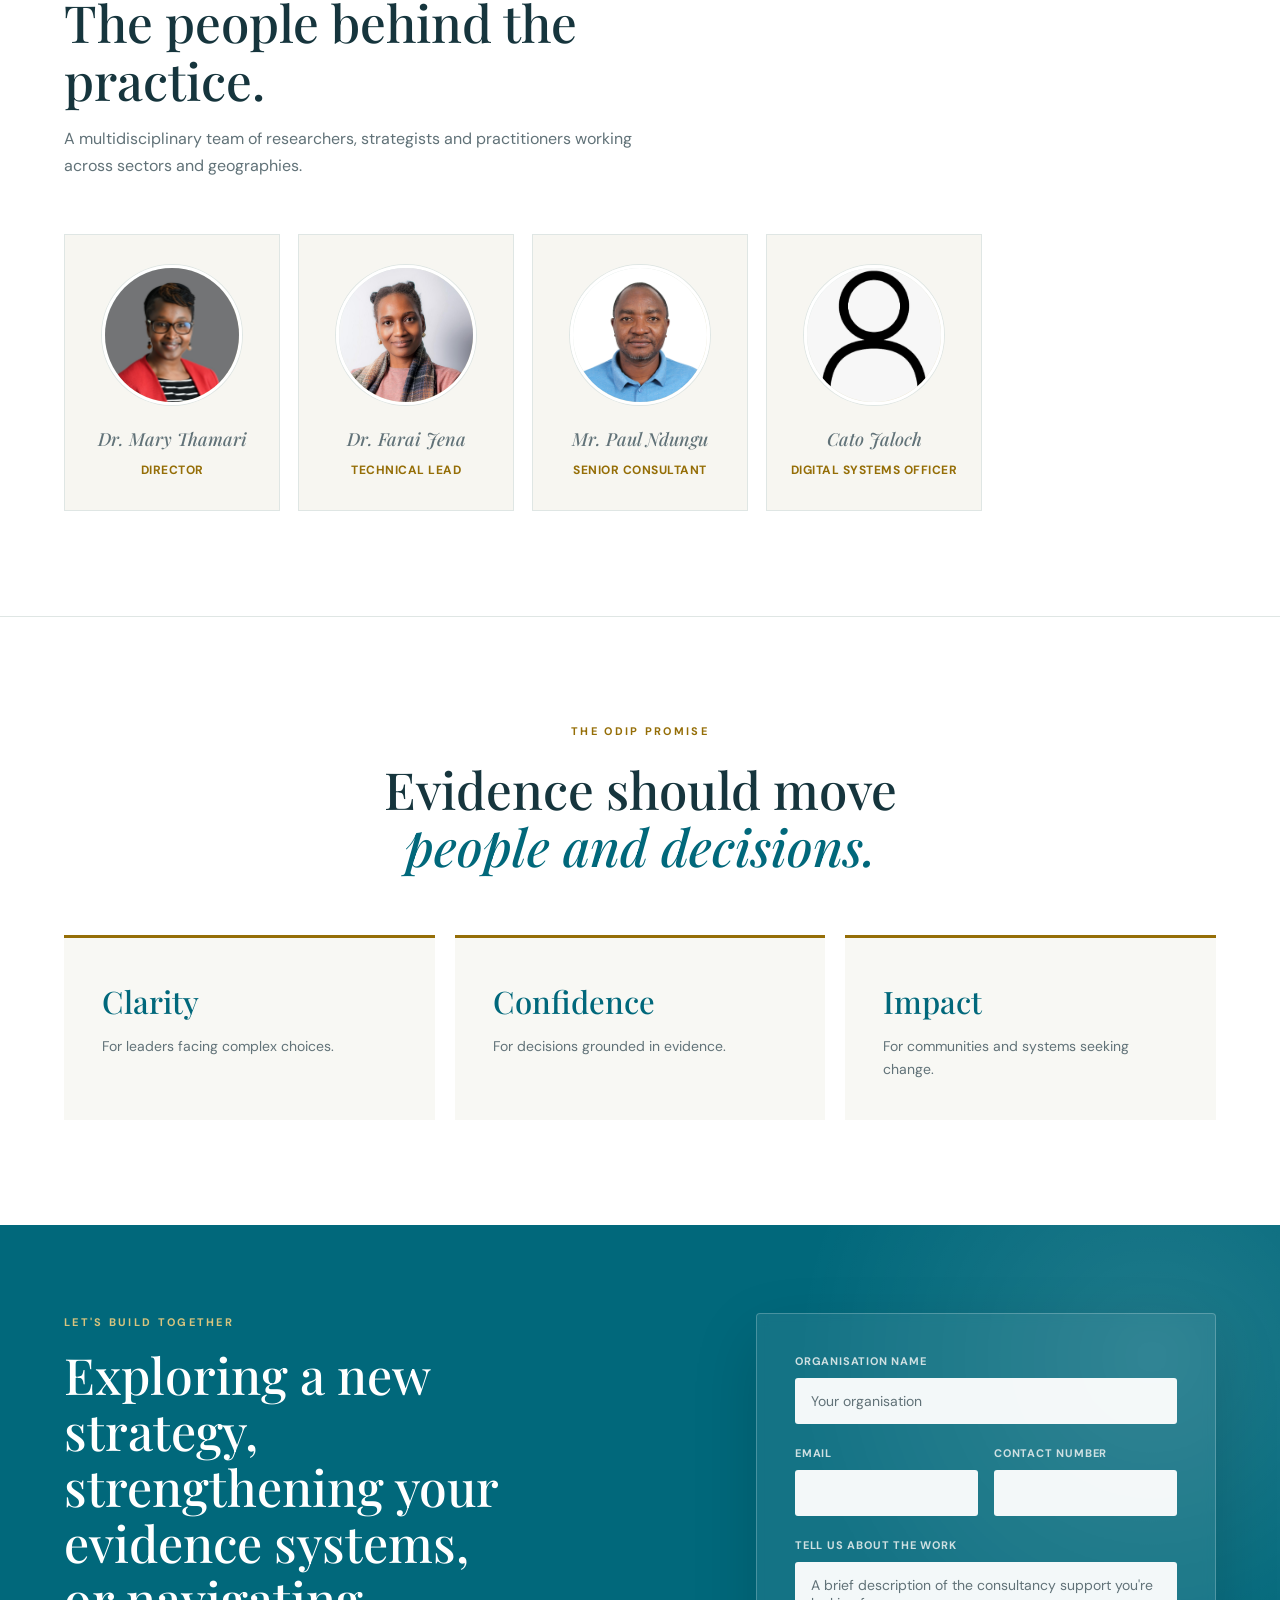
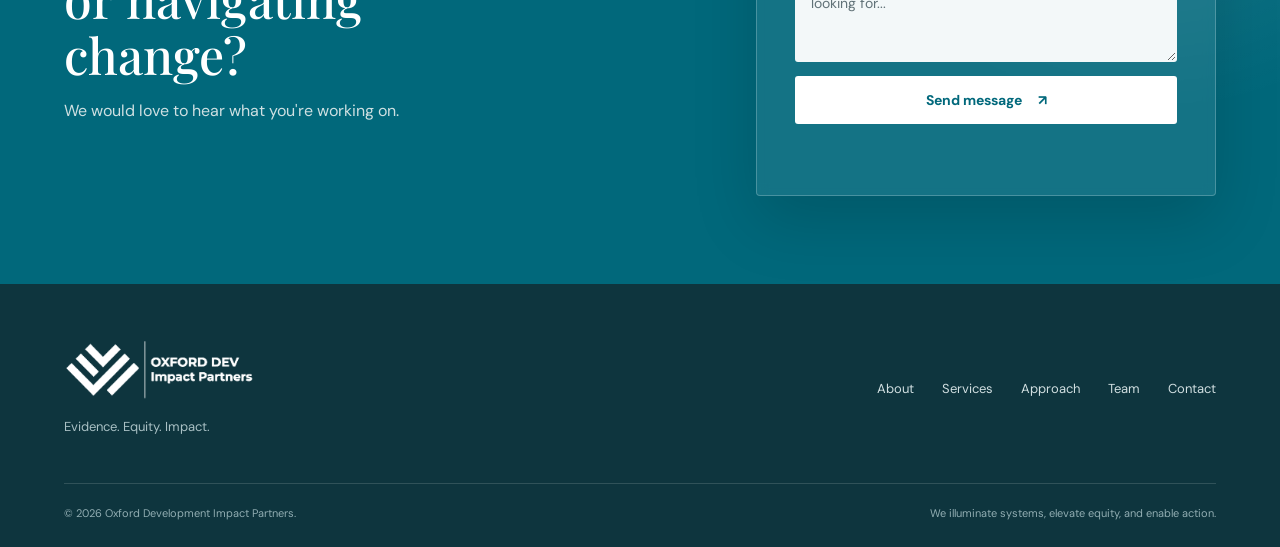
==== commit 2c1052eb: "team" ====
--- a/index.html
+++ b/index.html
@@ -223,21 +223,21 @@
                     <div class="team-photo">
                         <img src="Mary.jpg" alt="Mary Thamari">
                     </div>
-                    <h3>Dr.Mary Thamari</h3>
+                    <h3>Dr. Mary Thamari</h3>
                     <p class="team-role">Director</p>
                 </article>
                 <article class="team-card">
                     <div class="team-photo">
                         <img src="Farai.jpg" alt="Farai">
                     </div>
-                    <h3>Dr.Farai Jena</h3>
+                    <h3>Dr. Farai Jena</h3>
                     <p class="team-role">Technical Lead</p>
                 </article>
                 <article class="team-card">
                     <div class="team-photo">
                         <img src="Paul K. Ndungu.jpg" alt="Paul K. Ndungu">
                     </div>
-                    <h3>Mr.Paul Ndungu</h3>
+                    <h3>Mr. Paul Ndungu</h3>
                     <p class="team-role">Senior Consultant</p>
                 </article>
                 <article class="team-card">
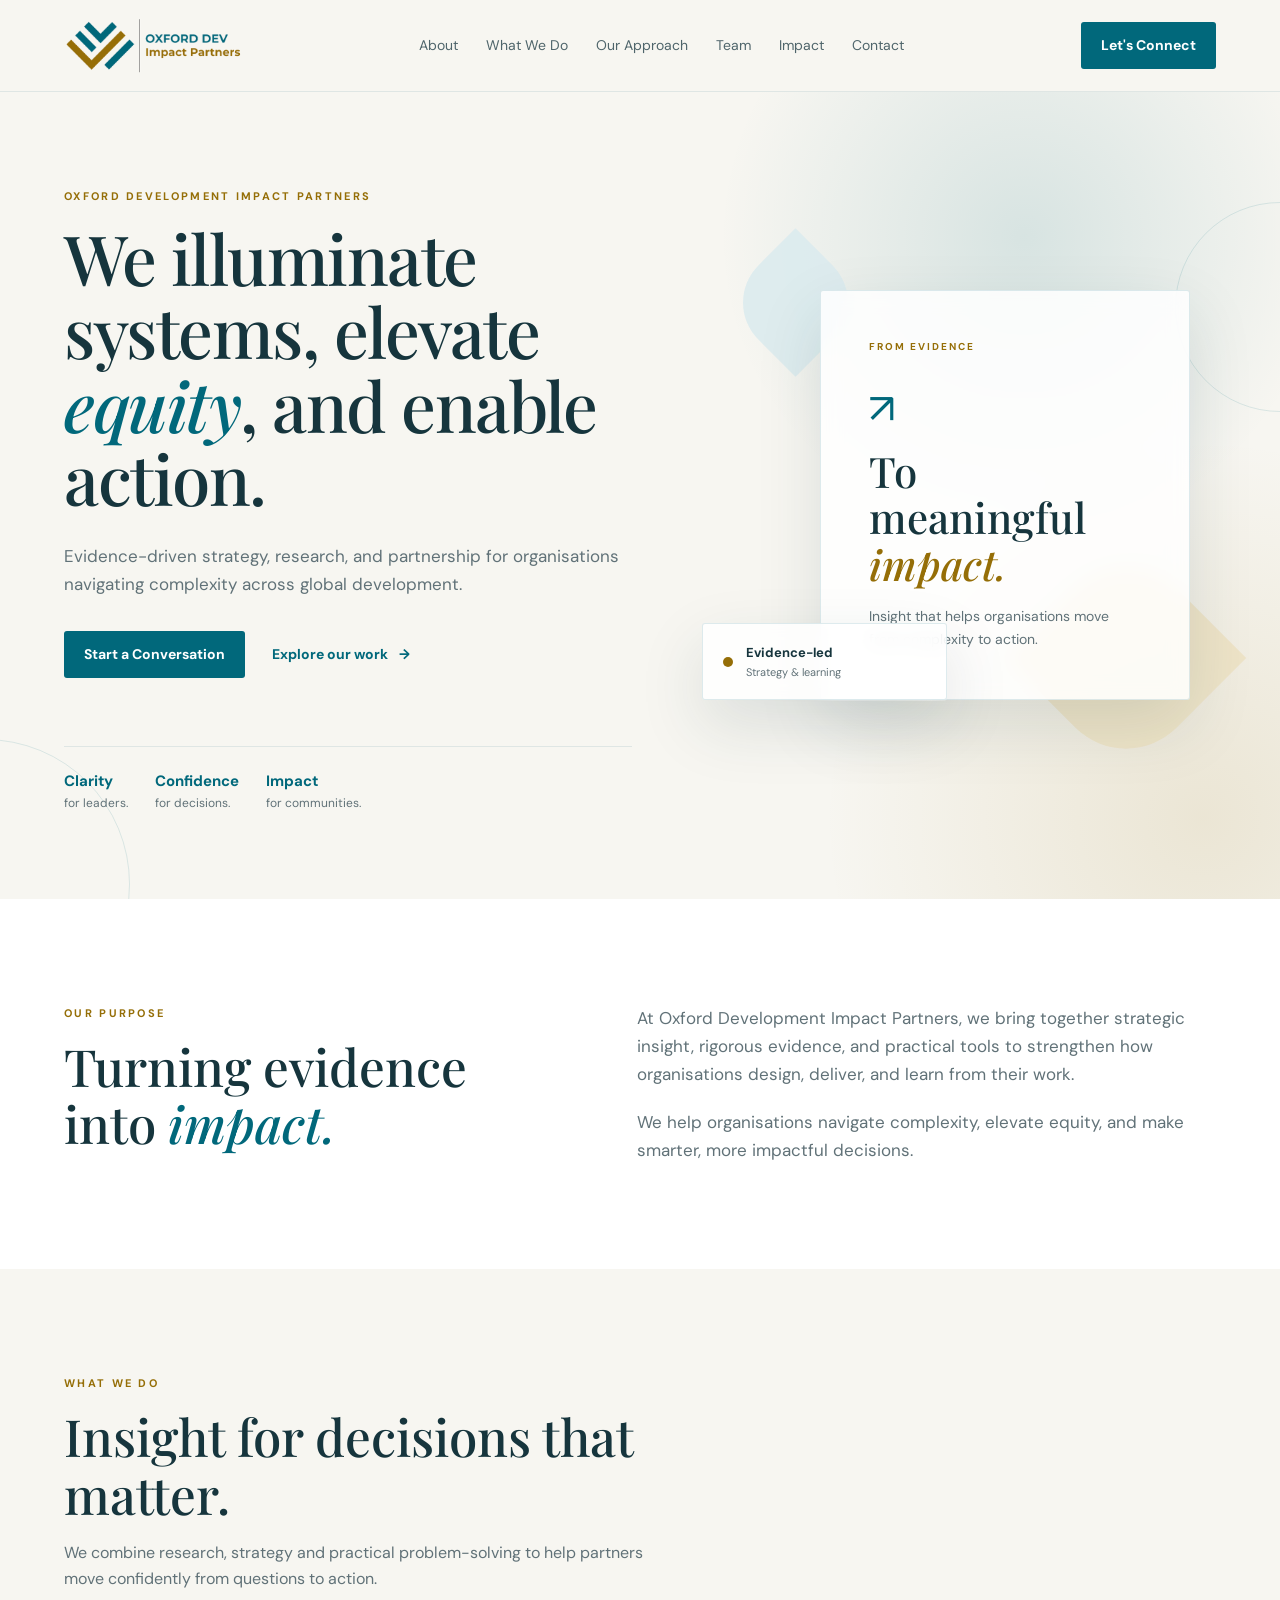
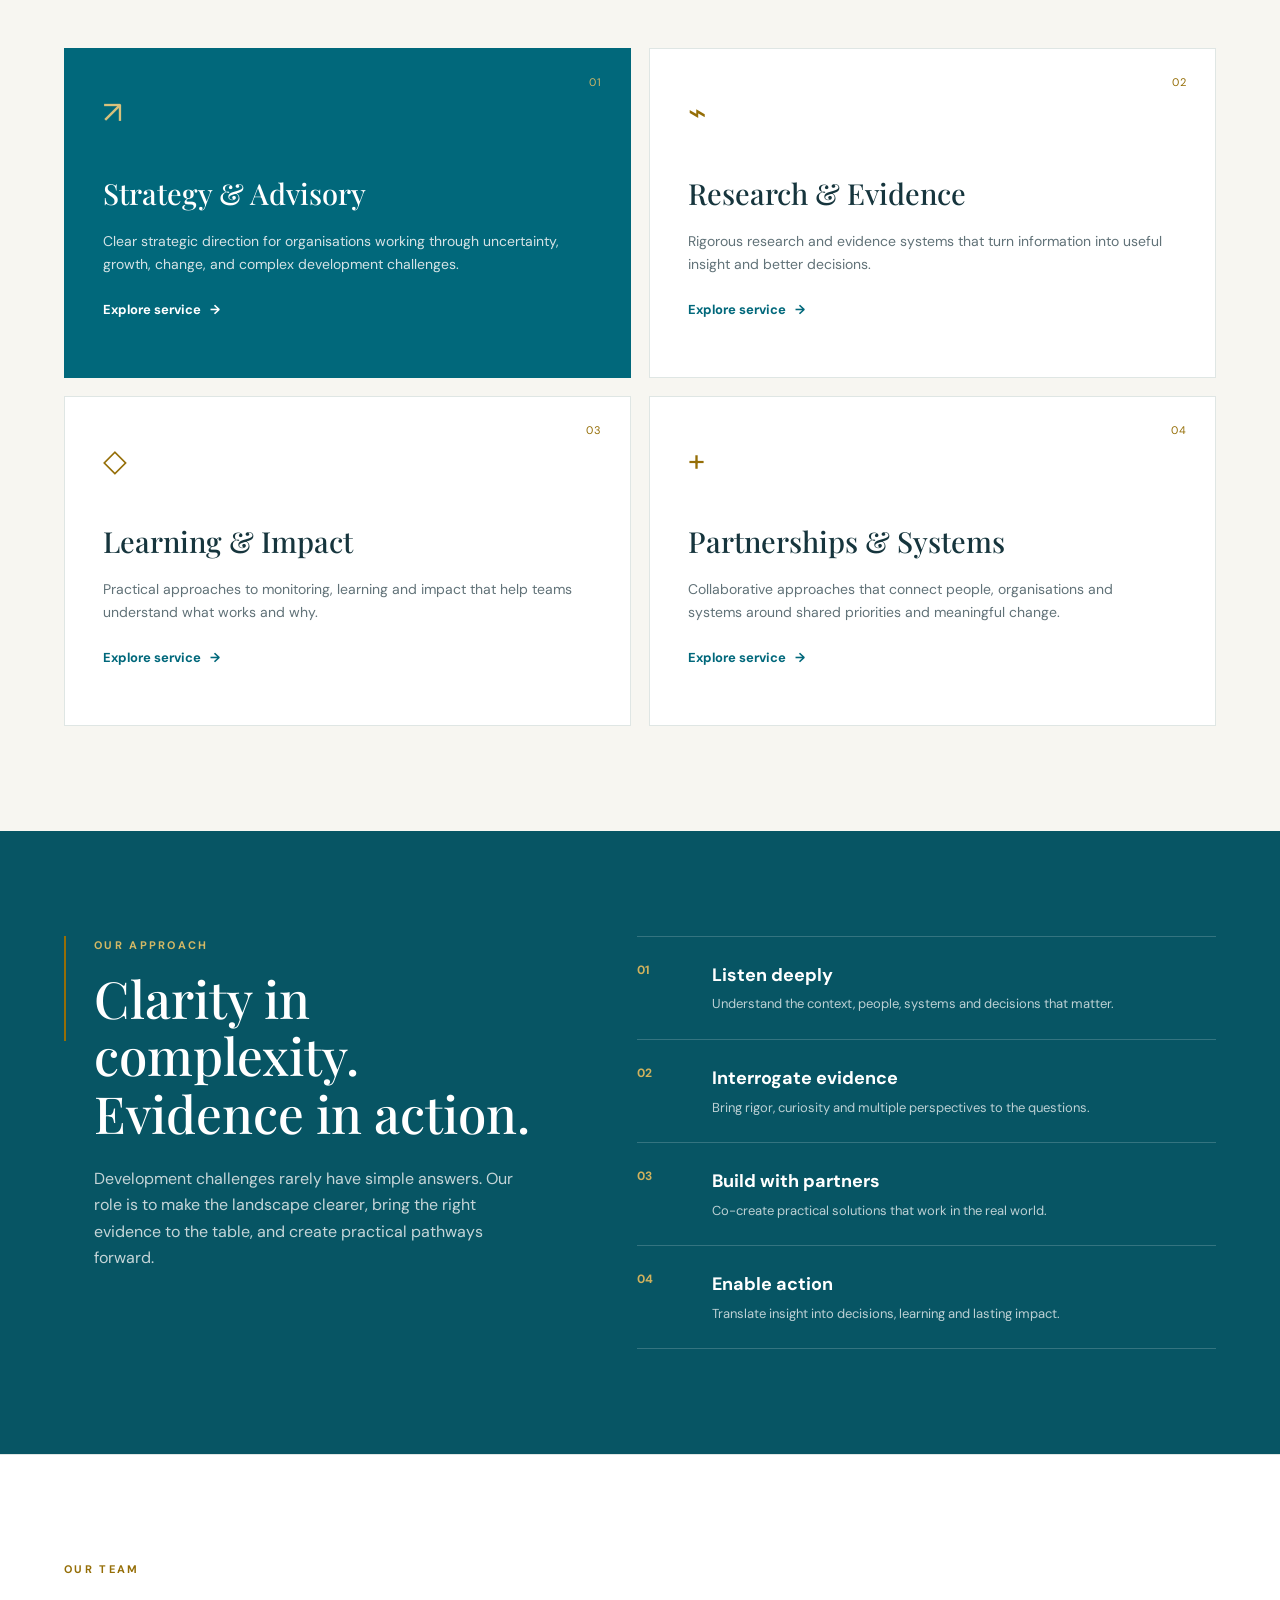
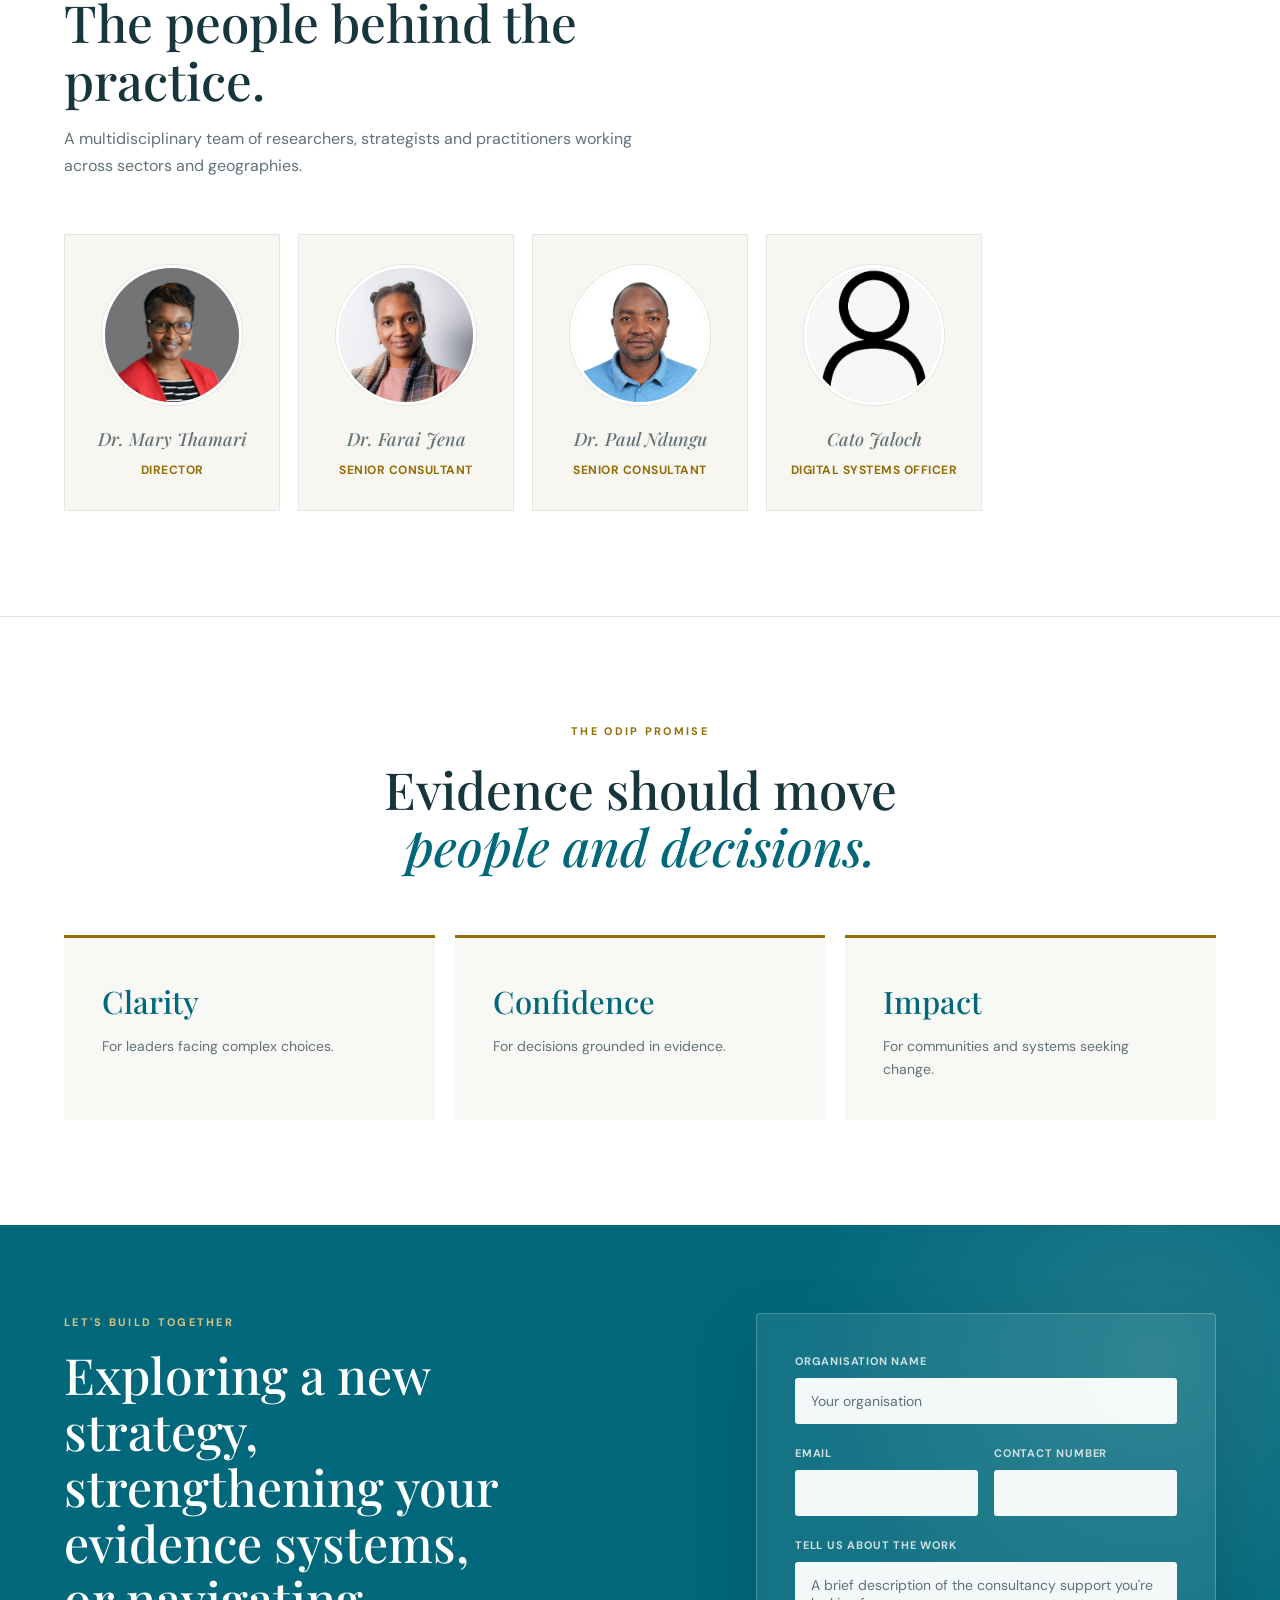
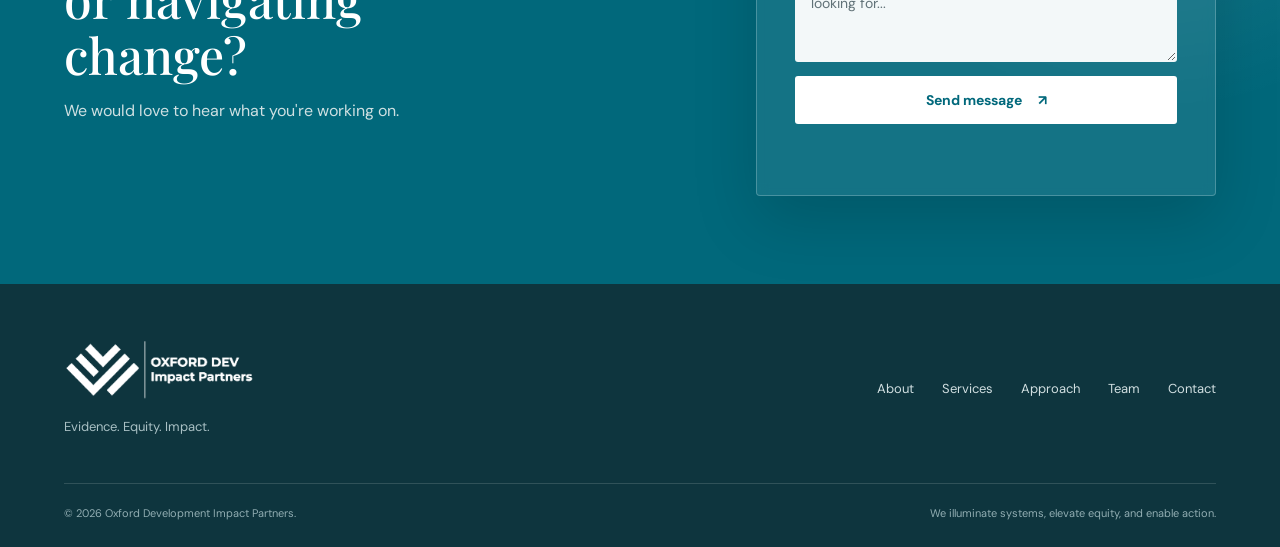
==== commit ce049d22: "sl" ====
--- a/index.html
+++ b/index.html
@@ -231,13 +231,13 @@
                         <img src="Farai.jpg" alt="Farai">
                     </div>
                     <h3>Dr. Farai Jena</h3>
-                    <p class="team-role">Technical Lead</p>
+                    <p class="team-role">Senior Consultant</p>
                 </article>
                 <article class="team-card">
                     <div class="team-photo">
                         <img src="Paul K. Ndungu.jpg" alt="Paul K. Ndungu">
                     </div>
-                    <h3>Mr. Paul Ndungu</h3>
+                    <h3>Dr. Paul Ndungu</h3>
                     <p class="team-role">Senior Consultant</p>
                 </article>
                 <article class="team-card">
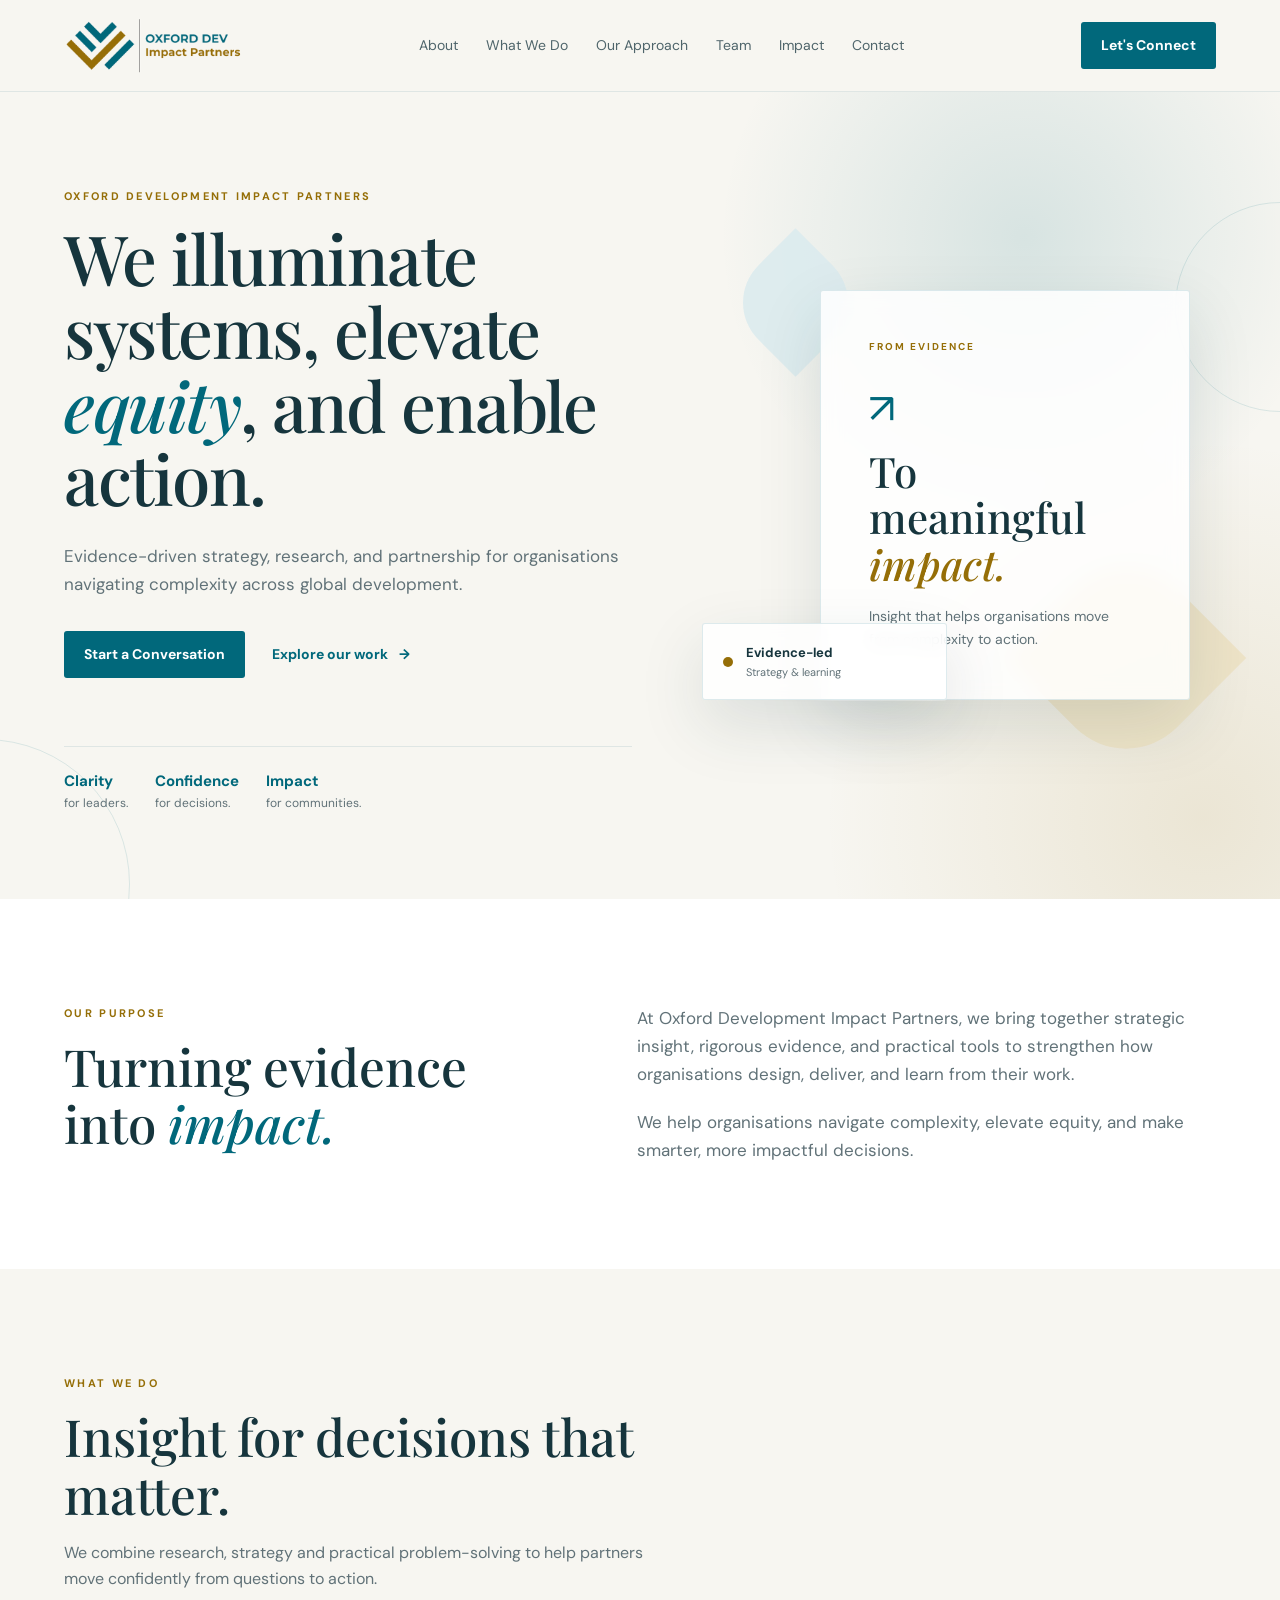
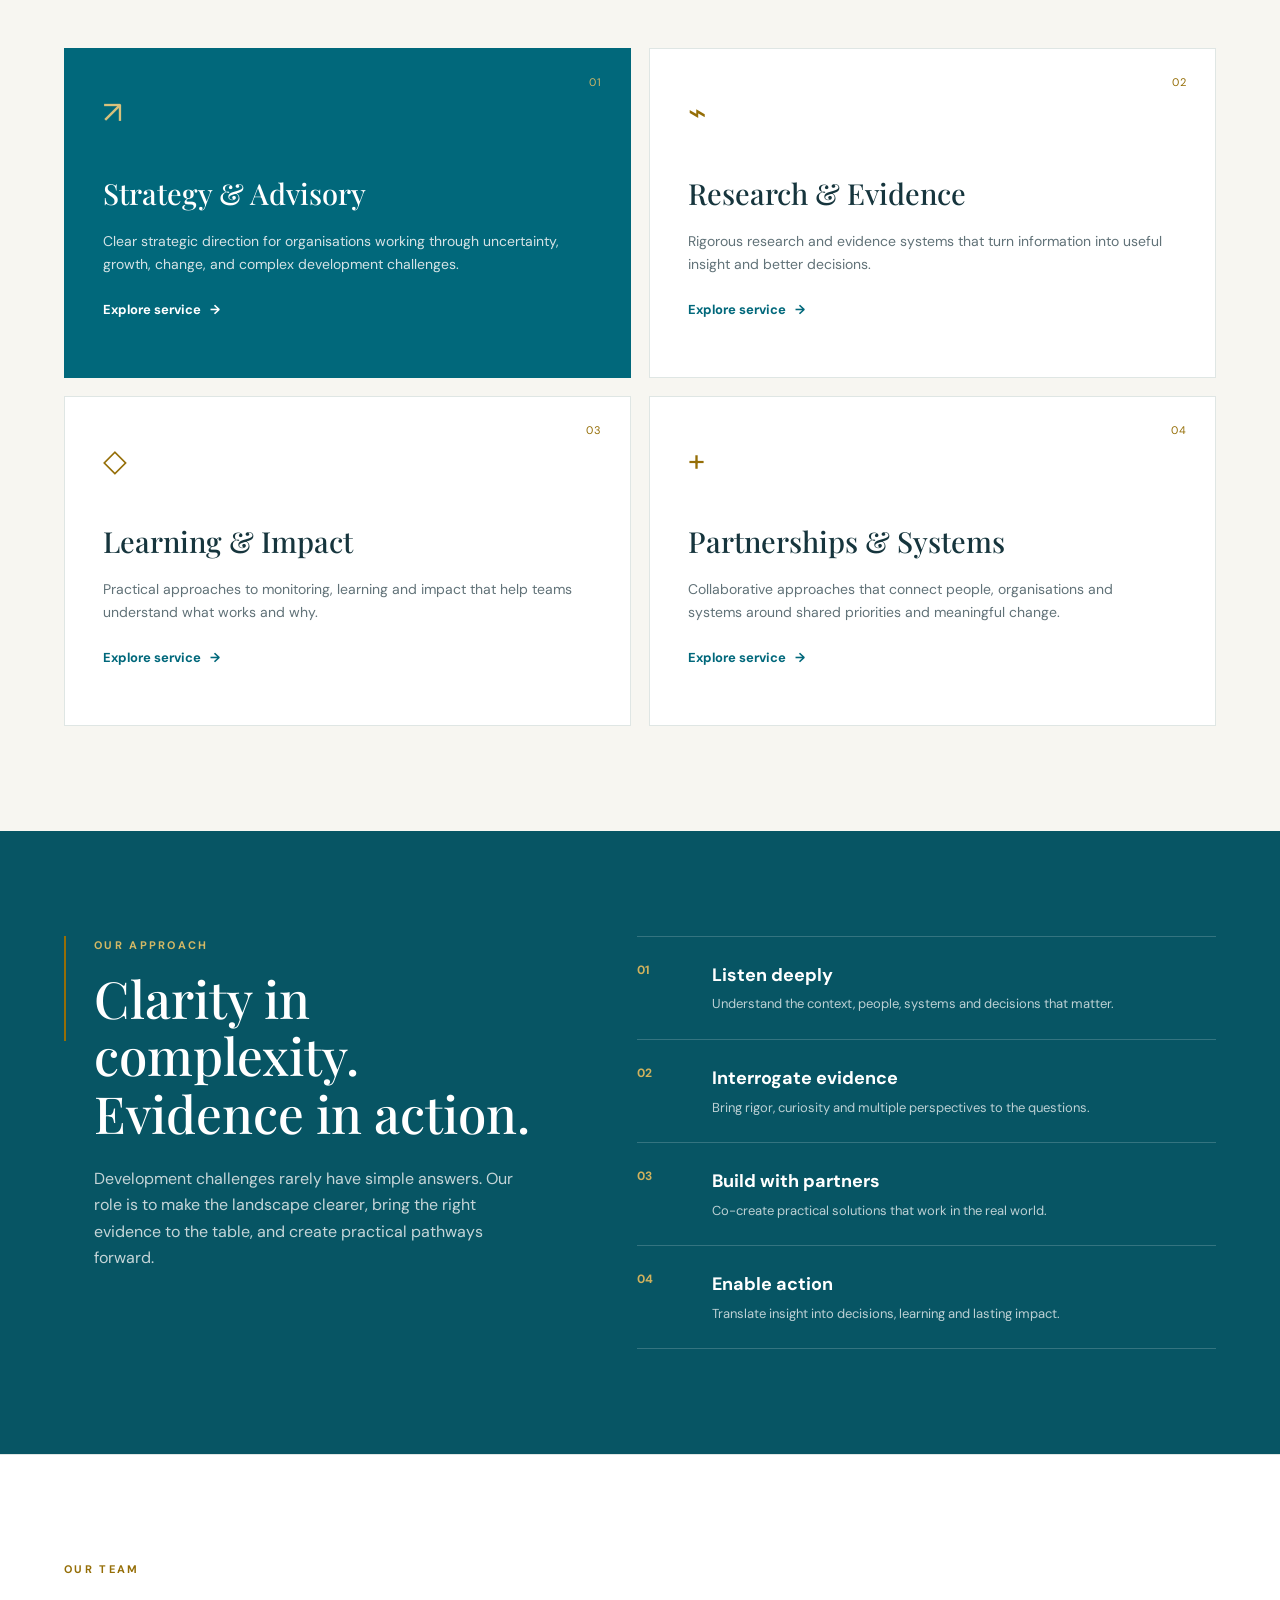
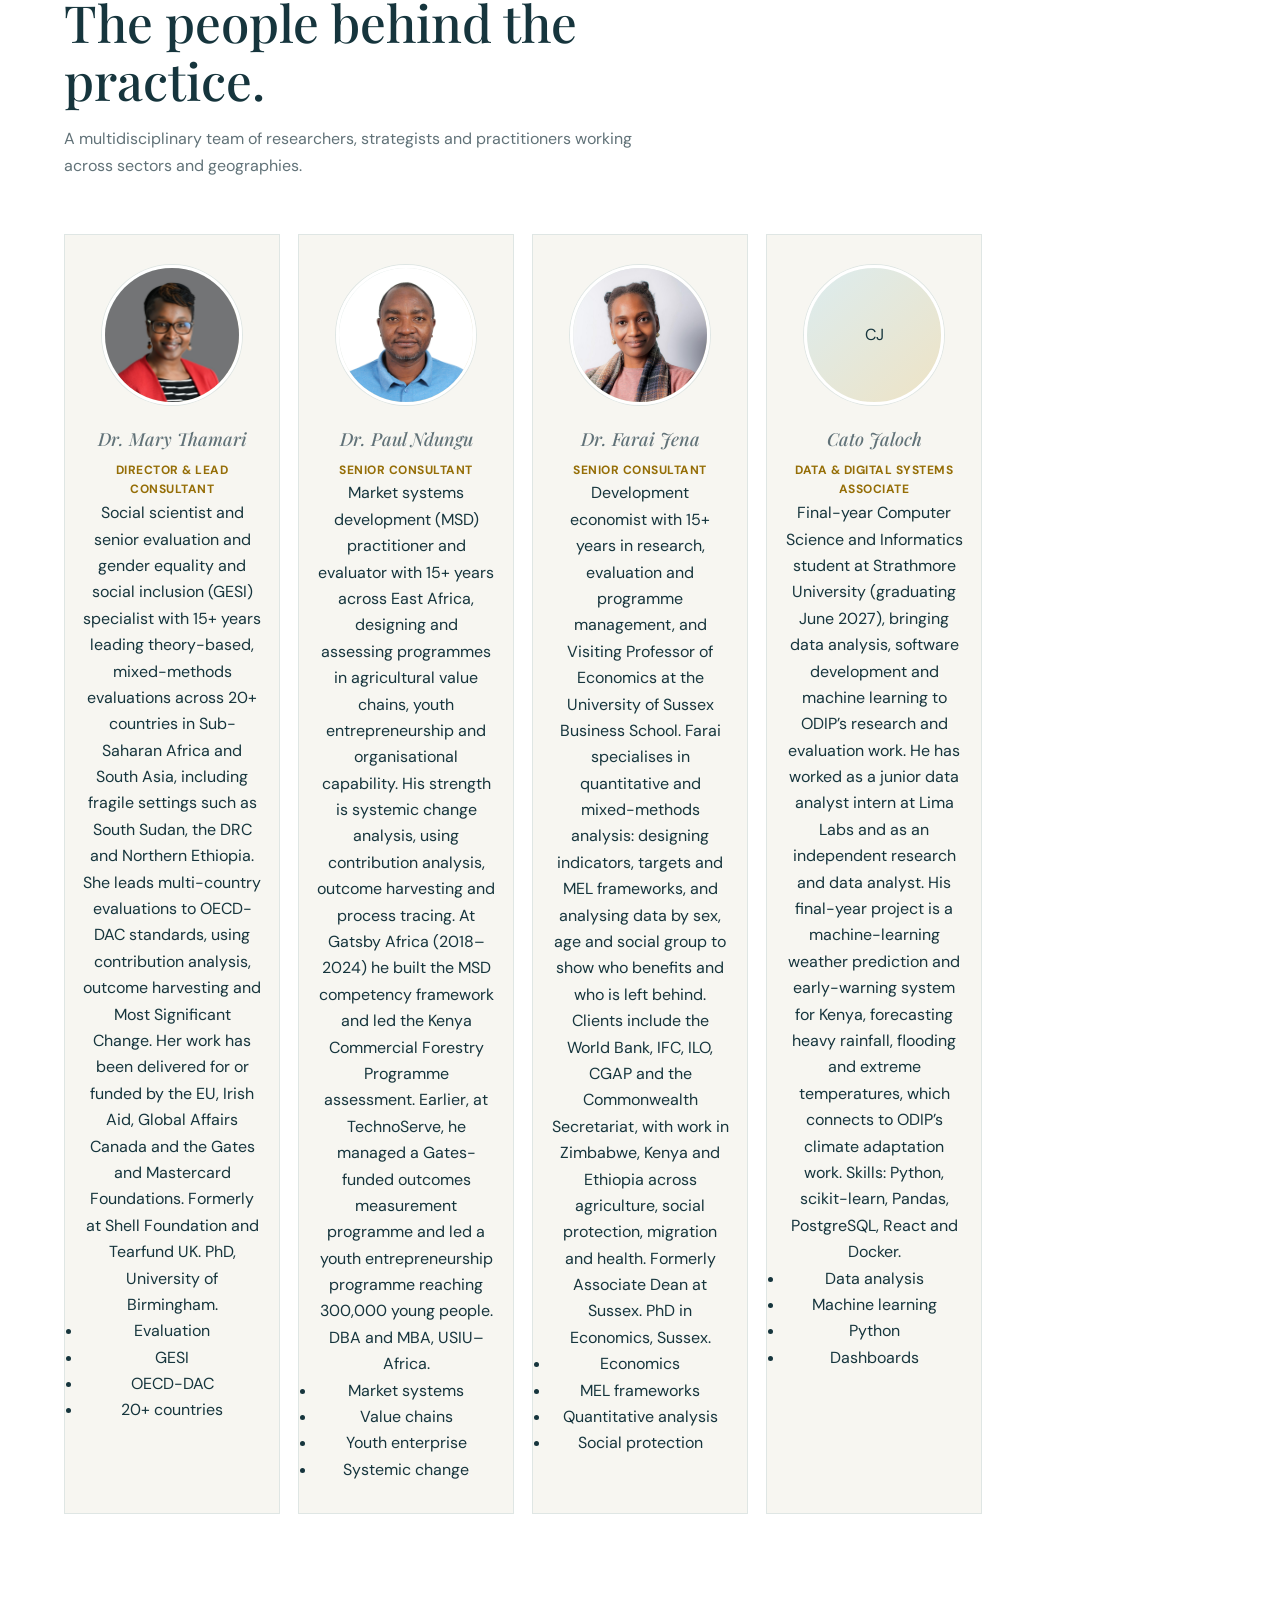
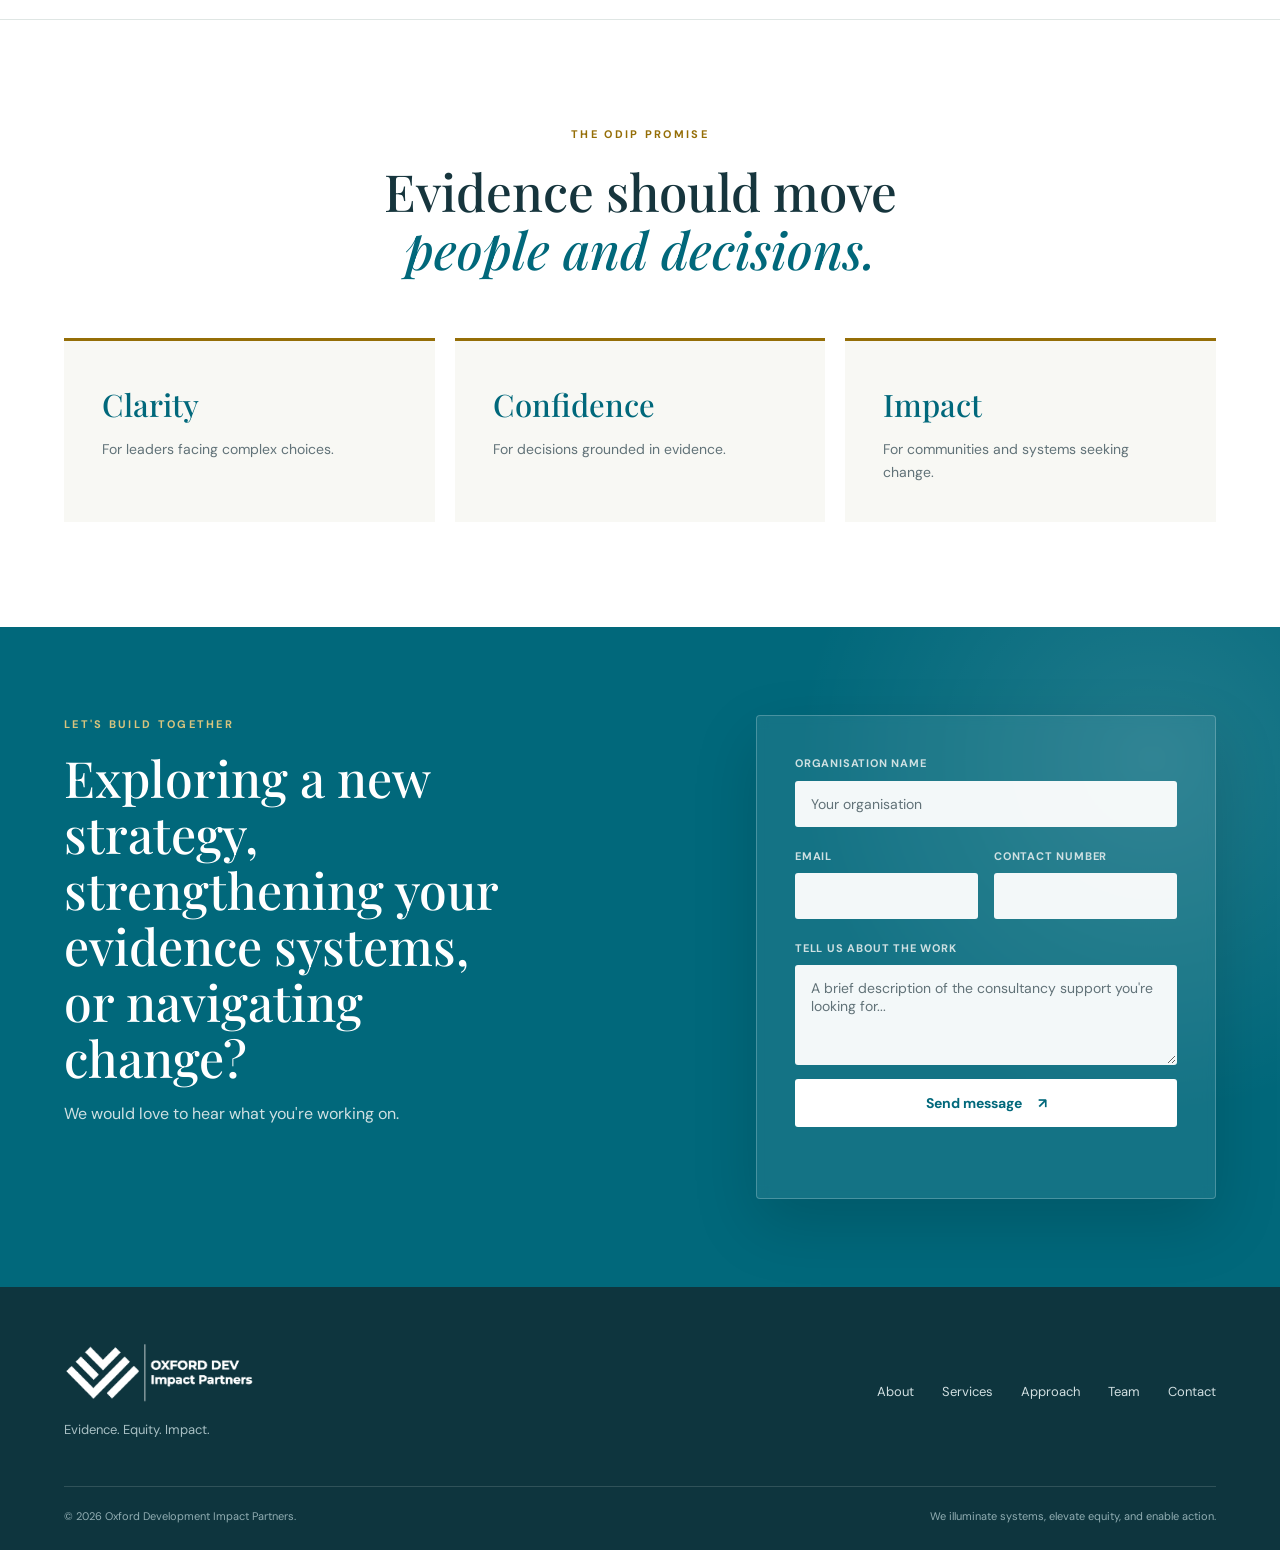
==== commit f1be0e09: "profiles" ====
--- a/index.html
+++ b/index.html
@@ -206,7 +206,7 @@
         </div>
     </section>
 
-    <!-- TEAM -->
+        <!-- TEAM  (drop-in replacement: replace the whole existing <section class="team" id="team"> ... </section> block) -->
     <section class="team" id="team">
         <div class="container">
             <div class="section-heading">
@@ -219,34 +219,121 @@
             </div>
 
             <div class="team-grid">
+
+                <!-- Mary -->
                 <article class="team-card">
-                    <div class="team-photo">
-                        <img src="Mary.jpg" alt="Mary Thamari">
-                    </div>
-                    <h3>Dr. Mary Thamari</h3>
-                    <p class="team-role">Director</p>
-                </article>
+                    <div class="team-card__head">
+                        <div class="team-photo">
+                            <img src="Mary.jpg" alt="Dr. Mary Thamari" loading="lazy">
+                        </div>
+                        <div class="team-id">
+                            <h3>Dr. Mary Thamari</h3>
+                            <p class="team-role">Director &amp; Lead Consultant</p>
+                        </div>
+                    </div>
+                    <p class="team-bio">
+                        Social scientist and senior evaluation and gender equality and social inclusion (GESI)
+                        specialist with 15+ years leading theory-based, mixed-methods evaluations across 20+
+                        countries in Sub-Saharan Africa and South Asia, including fragile settings such as South
+                        Sudan, the DRC and Northern Ethiopia. She leads multi-country evaluations to OECD-DAC
+                        standards, using contribution analysis, outcome harvesting and Most Significant Change.
+                        Her work has been delivered for or funded by the EU, Irish Aid, Global Affairs Canada and
+                        the Gates and Mastercard Foundations. Formerly at Shell Foundation and Tearfund UK.
+                        PhD, University of Birmingham.
+                    </p>
+                    <ul class="team-tags">
+                        <li>Evaluation</li>
+                        <li>GESI</li>
+                        <li>OECD-DAC</li>
+                        <li>20+ countries</li>
+                    </ul>
+                </article>
+
+                <!-- Paul -->
                 <article class="team-card">
-                    <div class="team-photo">
-                        <img src="Farai.jpg" alt="Farai">
-                    </div>
-                    <h3>Dr. Farai Jena</h3>
-                    <p class="team-role">Senior Consultant</p>
-                </article>
+                    <div class="team-card__head">
+                        <div class="team-photo">
+                            <img src="Paul K. Ndungu.jpg" alt="Dr. Paul Ndungu" loading="lazy">
+                        </div>
+                        <div class="team-id">
+                            <h3>Dr. Paul Ndungu</h3>
+                            <p class="team-role">Senior Consultant</p>
+                        </div>
+                    </div>
+                    <p class="team-bio">
+                        Market systems development (MSD) practitioner and evaluator with 15+ years across East
+                        Africa, designing and assessing programmes in agricultural value chains, youth
+                        entrepreneurship and organisational capability. His strength is systemic change analysis,
+                        using contribution analysis, outcome harvesting and process tracing. At Gatsby Africa
+                        (2018&ndash;2024) he built the MSD competency framework and led the Kenya Commercial Forestry
+                        Programme assessment. Earlier, at TechnoServe, he managed a Gates-funded outcomes
+                        measurement programme and led a youth entrepreneurship programme reaching 300,000
+                        young people. DBA and MBA, USIU&ndash;Africa.
+                    </p>
+                    <ul class="team-tags">
+                        <li>Market systems</li>
+                        <li>Value chains</li>
+                        <li>Youth enterprise</li>
+                        <li>Systemic change</li>
+                    </ul>
+                </article>
+
+                <!-- Farai -->
                 <article class="team-card">
-                    <div class="team-photo">
-                        <img src="Paul K. Ndungu.jpg" alt="Paul K. Ndungu">
-                    </div>
-                    <h3>Dr. Paul Ndungu</h3>
-                    <p class="team-role">Senior Consultant</p>
-                </article>
+                    <div class="team-card__head">
+                        <div class="team-photo">
+                            <img src="Farai.jpg" alt="Dr. Farai Jena" loading="lazy">
+                        </div>
+                        <div class="team-id">
+                            <h3>Dr. Farai Jena</h3>
+                            <p class="team-role">Senior Consultant</p>
+                        </div>
+                    </div>
+                    <p class="team-bio">
+                        Development economist with 15+ years in research, evaluation and programme management,
+                        and Visiting Professor of Economics at the University of Sussex Business School. Farai
+                        specialises in quantitative and mixed-methods analysis: designing indicators, targets and
+                        MEL frameworks, and analysing data by sex, age and social group to show who benefits and
+                        who is left behind. Clients include the World Bank, IFC, ILO, CGAP and the Commonwealth
+                        Secretariat, with work in Zimbabwe, Kenya and Ethiopia across agriculture, social
+                        protection, migration and health. Formerly Associate Dean at Sussex. PhD in Economics,
+                        Sussex.
+                    </p>
+                    <ul class="team-tags">
+                        <li>Economics</li>
+                        <li>MEL frameworks</li>
+                        <li>Quantitative analysis</li>
+                        <li>Social protection</li>
+                    </ul>
+                </article>
+
+                <!-- Cato -->
                 <article class="team-card">
-                    <div class="team-photo">
-                        <img src="image.png" alt="Cato Jaloch">
-                    </div>
-                    <h3>Cato Jaloch</h3>
-                    <p class="team-role">Digital Systems Officer</p>
-                </article>
+                    <div class="team-card__head">
+                        <!-- Initials badge: swap for <img src="your-photo.jpg" alt="Cato Jaloch"> when a photo is available -->
+                        <div class="team-photo team-photo--initials" role="img" aria-label="Cato Jaloch">CJ</div>
+                        <div class="team-id">
+                            <h3>Cato Jaloch</h3>
+                            <p class="team-role">Data &amp; Digital Systems Associate</p>
+                        </div>
+                    </div>
+                    <p class="team-bio">
+                        Final-year Computer Science and Informatics student at Strathmore University (graduating
+                        June 2027), bringing data analysis, software development and machine learning to
+                        ODIP&rsquo;s research and evaluation work. He has worked as a junior data analyst intern at
+                        Lima Labs and as an independent research and data analyst. His final-year project is a
+                        machine-learning weather prediction and early-warning system for Kenya, forecasting heavy
+                        rainfall, flooding and extreme temperatures, which connects to ODIP&rsquo;s climate
+                        adaptation work. Skills: Python, scikit-learn, Pandas, PostgreSQL, React and Docker.
+                    </p>
+                    <ul class="team-tags">
+                        <li>Data analysis</li>
+                        <li>Machine learning</li>
+                        <li>Python</li>
+                        <li>Dashboards</li>
+                    </ul>
+                </article>
+
             </div>
         </div>
     </section>
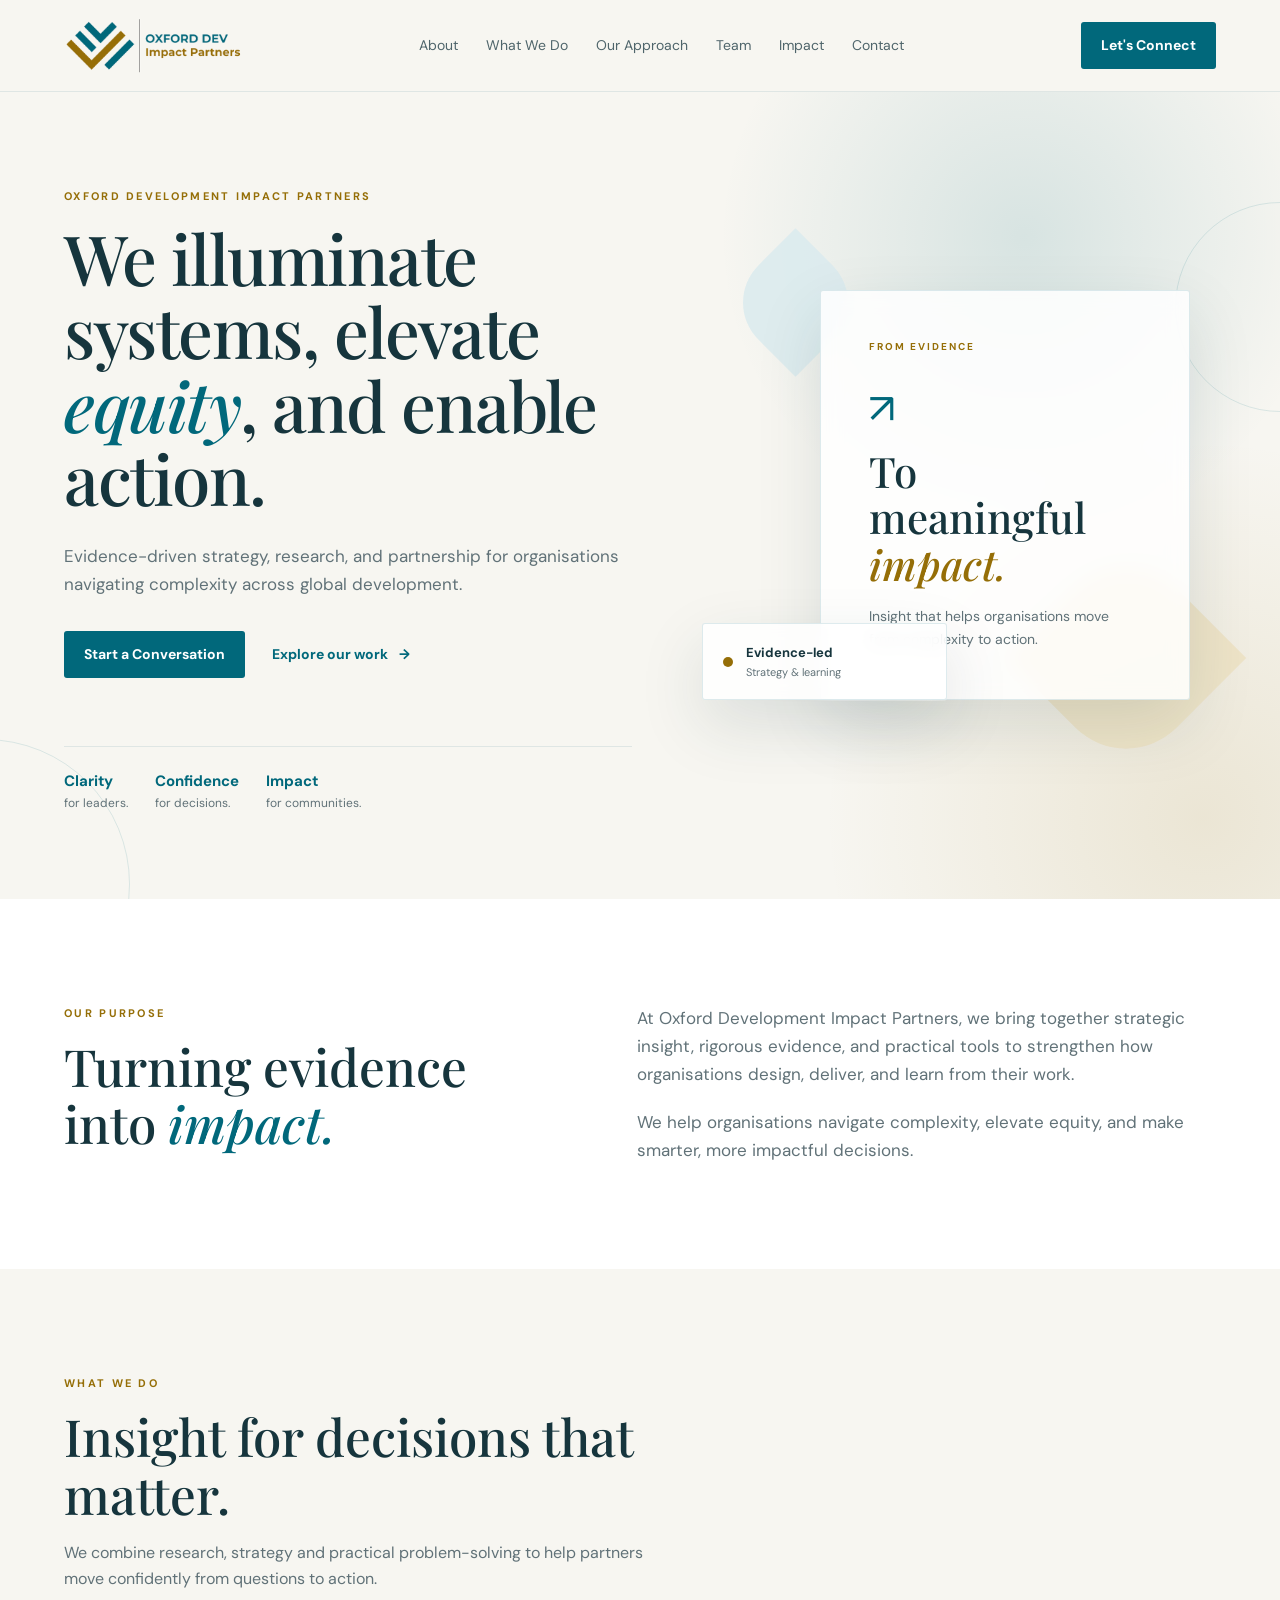
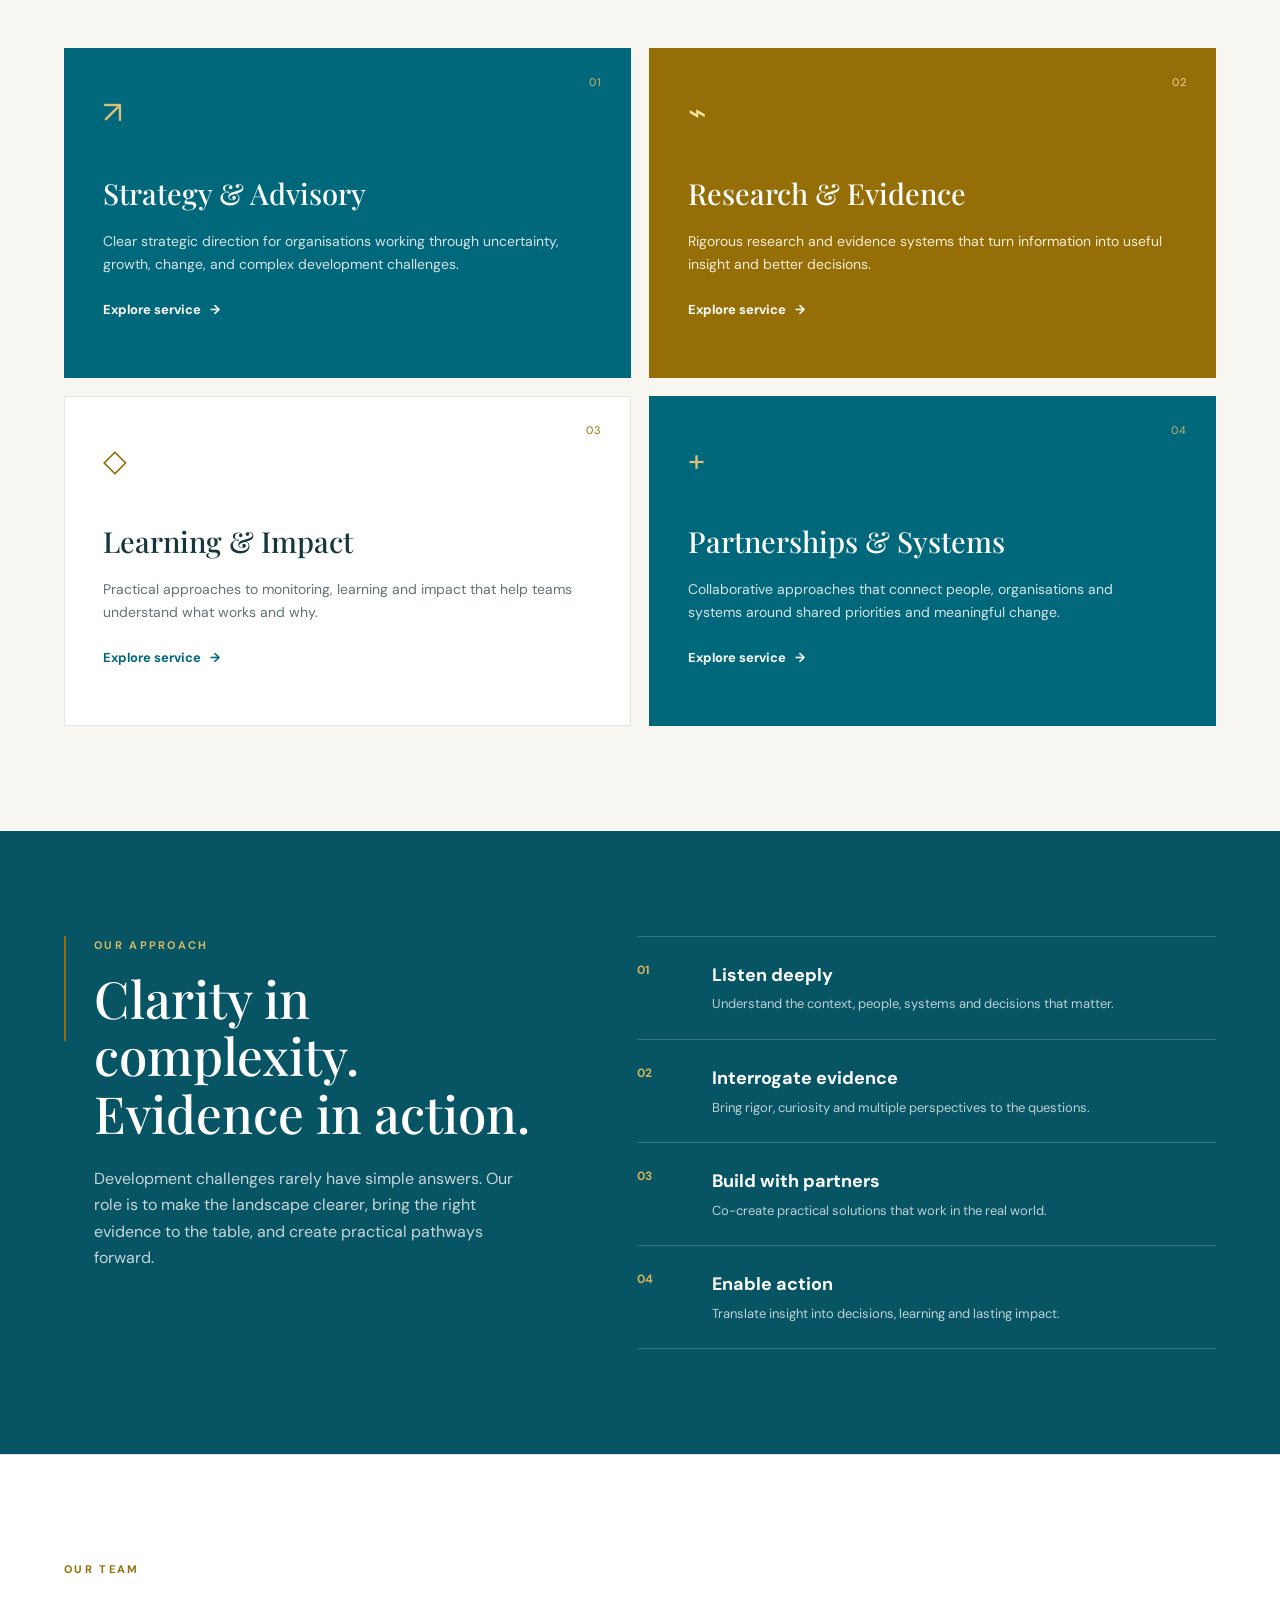
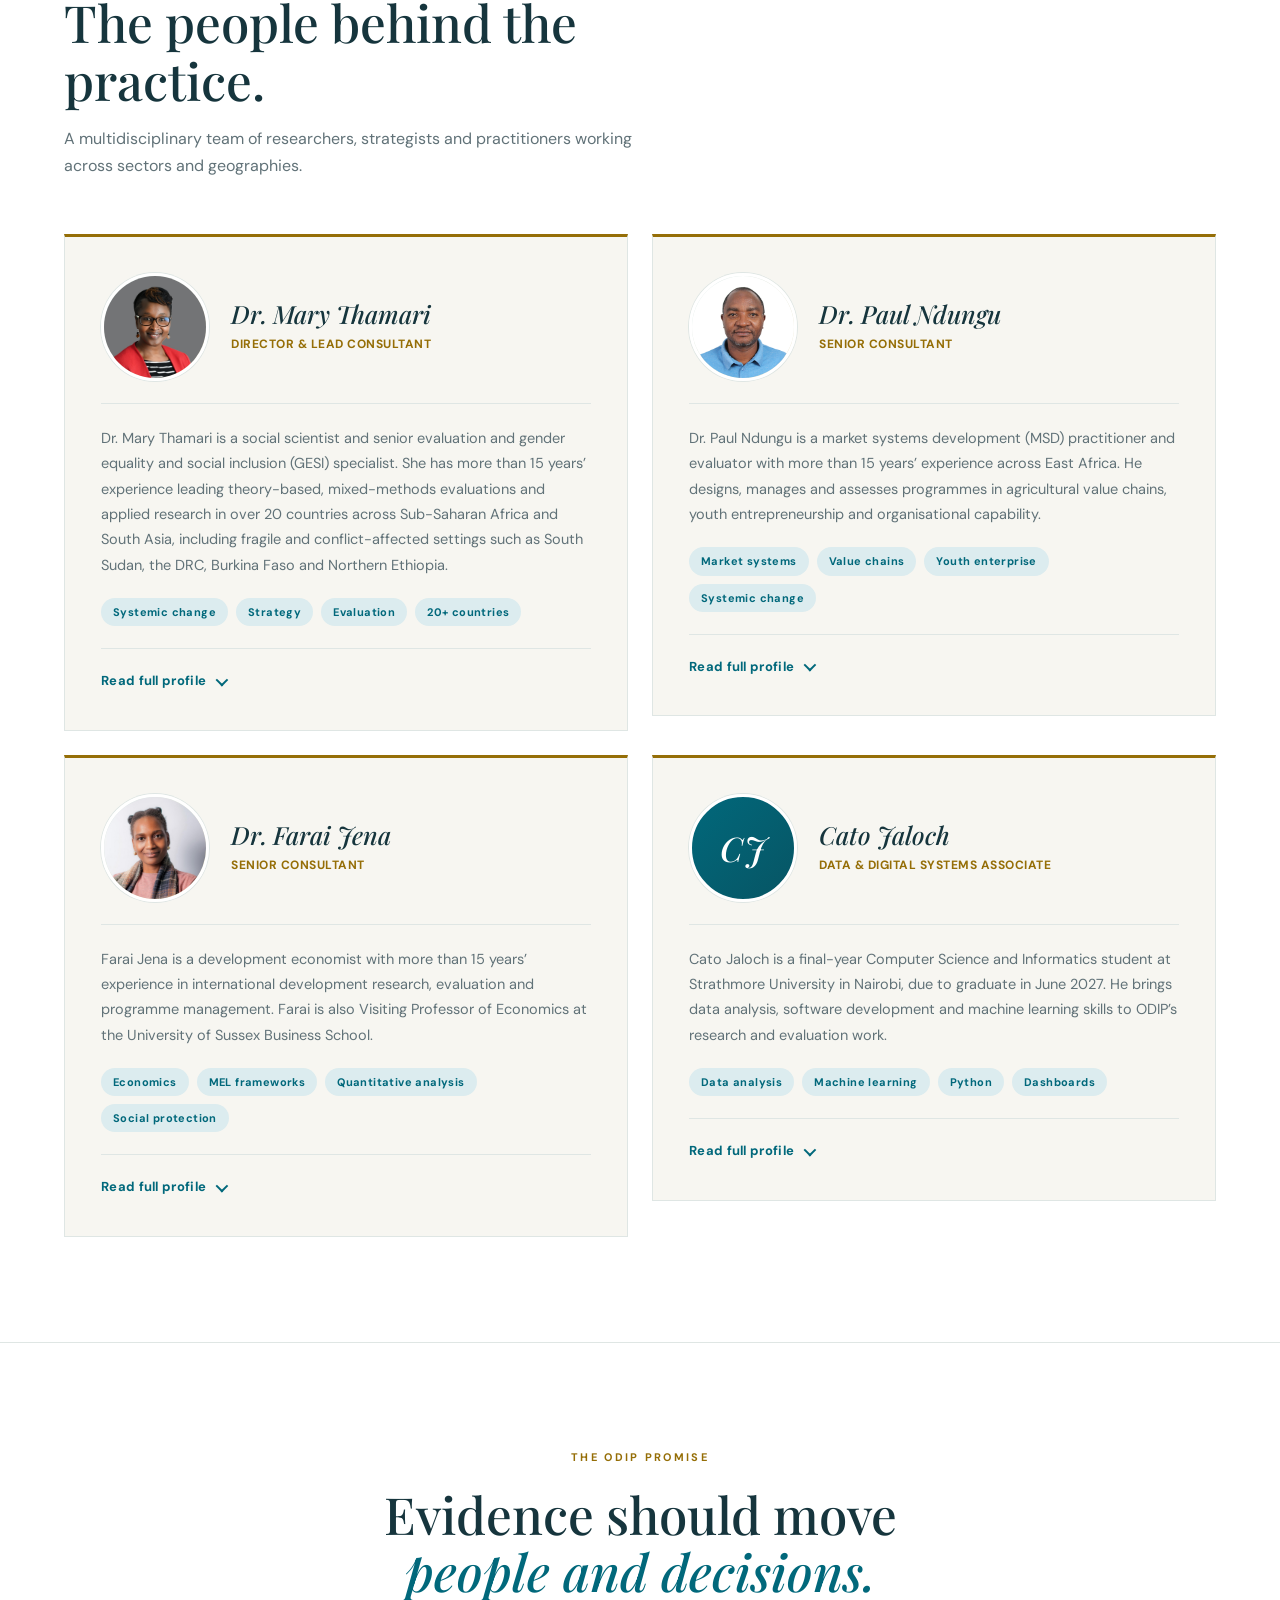
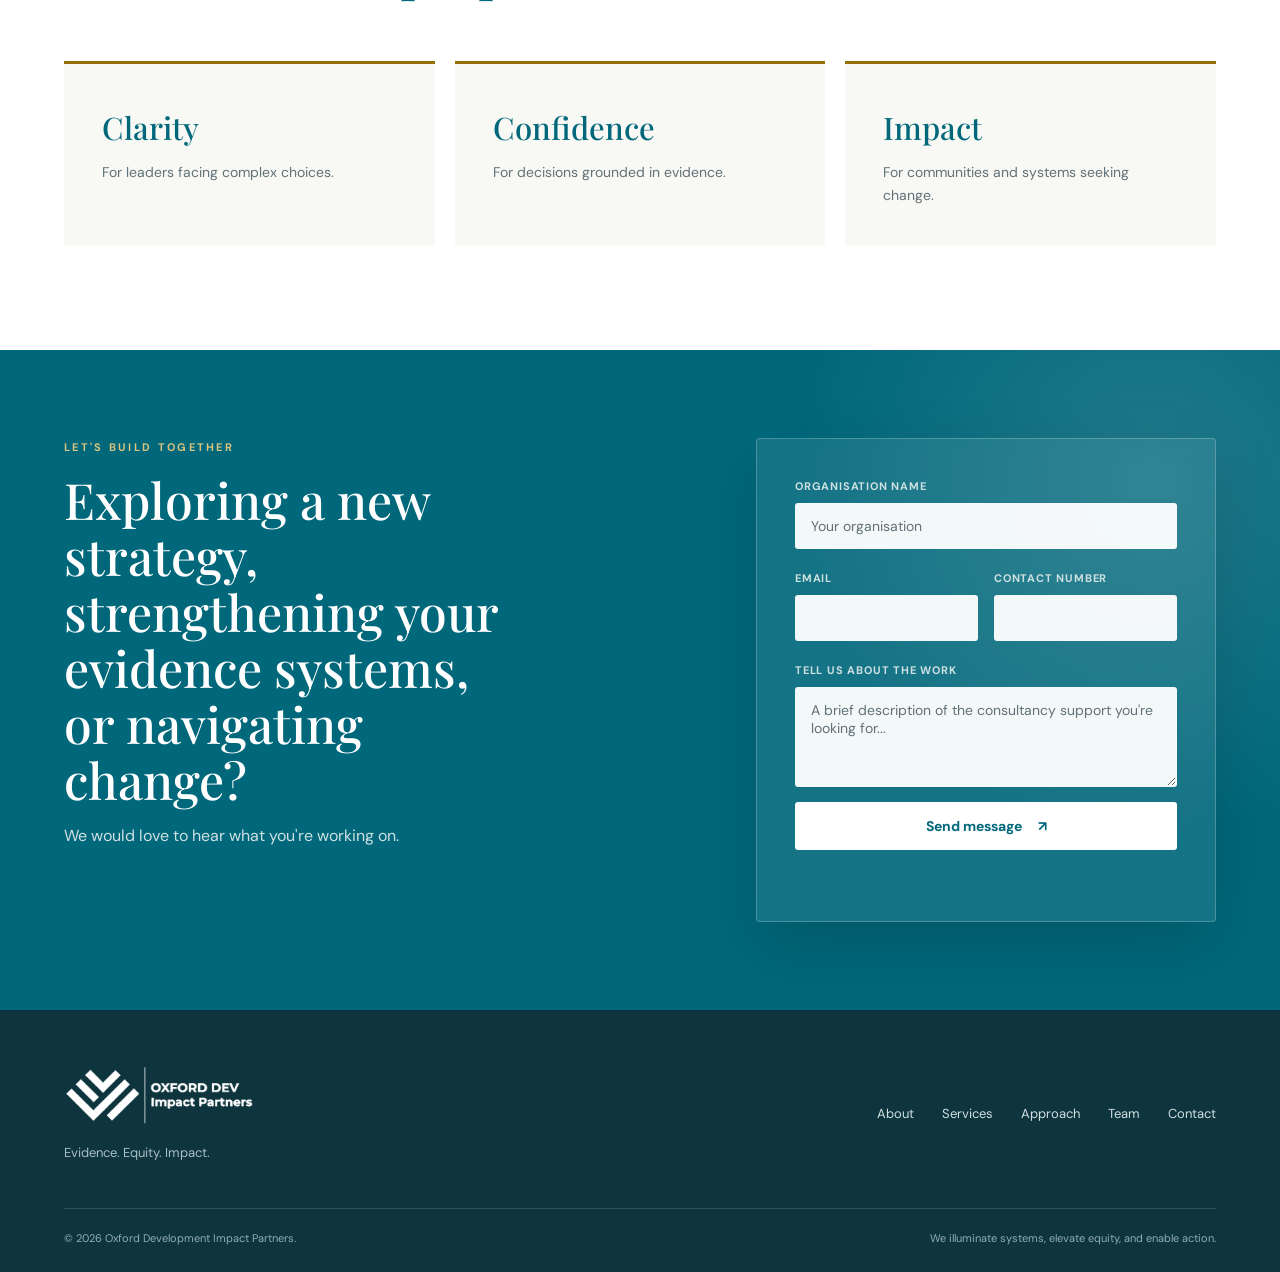
==== commit 39108c66: "profiles" ====
--- a/index.html
+++ b/index.html
@@ -6,7 +6,7 @@
     <meta name="description" content="Oxford Development Impact Partners — evidence-driven strategy, research and partnership for global development.">
     <title>Oxford Development Impact Partners | ODIP</title>
     <link rel="icon" type="image/png" href="[data-uri]">
-    <link rel="stylesheet" href="style.css">
+    <link rel="stylesheet" href="style.css?v=2">
     <script src="script.js"></script>
 </head>
 <body>
@@ -206,7 +206,7 @@
         </div>
     </section>
 
-        <!-- TEAM  (drop-in replacement: replace the whole existing <section class="team" id="team"> ... </section> block) -->
+            <!-- TEAM  (drop-in replacement: replace the whole existing <section class="team" id="team"> ... </section> block) -->
     <section class="team" id="team">
         <div class="container">
             <div class="section-heading">
@@ -232,21 +232,51 @@
                         </div>
                     </div>
                     <p class="team-bio">
-                        Social scientist and senior evaluation and gender equality and social inclusion (GESI)
-                        specialist with 15+ years leading theory-based, mixed-methods evaluations across 20+
-                        countries in Sub-Saharan Africa and South Asia, including fragile settings such as South
-                        Sudan, the DRC and Northern Ethiopia. She leads multi-country evaluations to OECD-DAC
-                        standards, using contribution analysis, outcome harvesting and Most Significant Change.
-                        Her work has been delivered for or funded by the EU, Irish Aid, Global Affairs Canada and
-                        the Gates and Mastercard Foundations. Formerly at Shell Foundation and Tearfund UK.
-                        PhD, University of Birmingham.
+                        Dr. Mary Thamari is a social scientist and senior evaluation and gender equality and
+                        social inclusion (GESI) specialist. She has more than 15 years&rsquo; experience leading
+                        theory-based, mixed-methods evaluations and applied research in over 20 countries across
+                        Sub-Saharan Africa and South Asia, including fragile and conflict-affected settings such as
+                        South Sudan, the DRC, Burkina Faso and Northern Ethiopia.
                     </p>
                     <ul class="team-tags">
+                        <li>Systemic change</li>
+                        <li>Strategy</li>
                         <li>Evaluation</li>
-                        <li>GESI</li>
-                        <li>OECD-DAC</li>
                         <li>20+ countries</li>
                     </ul>
+                    <details class="team-more">
+                        <summary>
+                            <span class="more-label">Read full profile</span>
+                            <span class="less-label">Show less</span>
+                        </summary>
+                        <div class="team-full">
+                            <p>
+                                Mary leads multi-country, multi-partner evaluations to OECD-DAC standards. She uses
+                                contribution analysis, outcome harvesting, Most Significant Change and
+                                theory-of-change reconstruction to trace how and why change happens. Her work covers
+                                agriculture and food systems, climate adaptation, WASH, rural and urban livelihoods
+                                as well as policy and advocacy. She has delivered work for, or funded by, the Austrian
+                                Development Agency, Irish Aid, Global Affairs Canada, the European Union, the Gates
+                                Foundation and the Mastercard Foundation.
+                            </p>
+                            <p>
+                                Her evaluation and research practice rests on deep gender expertise. She has led
+                                institutional gender audits, designed gender strategies and MEL frameworks for
+                                multi-partner consortia, and developed diagnostic tools and handbooks that help
+                                African institutions build gender equality into their policies and practice. Before
+                                founding ODIP she was Director of Solutions for Women &amp; Marginalised Groups at
+                                Shell Foundation in London, and she has held senior gender roles with Tearfund UK and
+                                Tanager International. Earlier she spent more than a decade leading community
+                                programmes in Eastern Africa.
+                            </p>
+                            <p>
+                                Mary holds a PhD in African Studies and Anthropology from the University of
+                                Birmingham, UK. She has published peer-reviewed research, blogs, op-eds, books and
+                                book chapters on gender relations, youth aspirations and women&rsquo;s economic
+                                empowerment. Mary lives in Oxford, UK with her family.
+                            </p>
+                        </div>
+                    </details>
                 </article>
 
                 <!-- Paul -->
@@ -261,14 +291,10 @@
                         </div>
                     </div>
                     <p class="team-bio">
-                        Market systems development (MSD) practitioner and evaluator with 15+ years across East
-                        Africa, designing and assessing programmes in agricultural value chains, youth
-                        entrepreneurship and organisational capability. His strength is systemic change analysis,
-                        using contribution analysis, outcome harvesting and process tracing. At Gatsby Africa
-                        (2018&ndash;2024) he built the MSD competency framework and led the Kenya Commercial Forestry
-                        Programme assessment. Earlier, at TechnoServe, he managed a Gates-funded outcomes
-                        measurement programme and led a youth entrepreneurship programme reaching 300,000
-                        young people. DBA and MBA, USIU&ndash;Africa.
+                        Dr. Paul Ndungu is a market systems development (MSD) practitioner and evaluator with
+                        more than 15 years&rsquo; experience across East Africa. He designs, manages and assesses
+                        programmes in agricultural value chains, youth entrepreneurship and organisational
+                        capability.
                     </p>
                     <ul class="team-tags">
                         <li>Market systems</li>
@@ -276,6 +302,44 @@
                         <li>Youth enterprise</li>
                         <li>Systemic change</li>
                     </ul>
+                    <details class="team-more">
+                        <summary>
+                            <span class="more-label">Read full profile</span>
+                            <span class="less-label">Show less</span>
+                        </summary>
+                        <div class="team-full">
+                            <p>
+                                His evaluations use mixed methods, contribution analysis, outcome harvesting, process
+                                tracing and theory-of-change approaches. A particular strength is systemic change
+                                analysis: understanding how changes in the behaviour of market actors, and in the
+                                wider policy and business environment, add up to the transformation of a whole
+                                sector.
+                            </p>
+                            <p>
+                                At Gatsby Africa (2018&ndash;2024), Paul was Senior Manager for Talent and Skills
+                                Building. He built an MSD competency framework and a competency-based performance
+                                management system and embedded them across the organisation. He also led Gatsby
+                                Africa&rsquo;s organisation-wide MSD skills strategy. In addition, he was the internal
+                                evaluator on the full assessment of the Kenya Commercial Forestry Programme,
+                                analysing change at the micro, meso and macro levels.
+                            </p>
+                            <p>
+                                Before that, at TechnoServe East Africa, he managed the Gates Foundation-funded
+                                Innovations in Outcomes Measurement programme in Kenya, Tanzania and Uganda. The
+                                programme tested predictive models and technology-based tools for tracking outcomes
+                                for smallholder farmers. Paul also led a nationwide youth entrepreneurship programme
+                                that reached 300,000 young people. Separately, he designed entrepreneurship and
+                                life-skills training for adolescent girls in Nairobi&rsquo;s informal settlements,
+                                which helped more than 3,000 girls develop business plans and secure seed grants.
+                            </p>
+                            <p>
+                                Paul holds a Doctor of Business Administration in Strategic Management and an MBA in
+                                Entrepreneurship from United States International University&ndash;Africa, and a BSc
+                                in Food Science and Technology from Jomo Kenyatta University of Agriculture and
+                                Technology.
+                            </p>
+                        </div>
+                    </details>
                 </article>
 
                 <!-- Farai -->
@@ -290,14 +354,9 @@
                         </div>
                     </div>
                     <p class="team-bio">
-                        Development economist with 15+ years in research, evaluation and programme management,
-                        and Visiting Professor of Economics at the University of Sussex Business School. Farai
-                        specialises in quantitative and mixed-methods analysis: designing indicators, targets and
-                        MEL frameworks, and analysing data by sex, age and social group to show who benefits and
-                        who is left behind. Clients include the World Bank, IFC, ILO, CGAP and the Commonwealth
-                        Secretariat, with work in Zimbabwe, Kenya and Ethiopia across agriculture, social
-                        protection, migration and health. Formerly Associate Dean at Sussex. PhD in Economics,
-                        Sussex.
+                        Farai Jena is a development economist with more than 15 years&rsquo; experience in
+                        international development research, evaluation and programme management. Farai is also
+                        Visiting Professor of Economics at the University of Sussex Business School.
                     </p>
                     <ul class="team-tags">
                         <li>Economics</li>
@@ -305,6 +364,45 @@
                         <li>Quantitative analysis</li>
                         <li>Social protection</li>
                     </ul>
+                    <details class="team-more">
+                        <summary>
+                            <span class="more-label">Read full profile</span>
+                            <span class="less-label">Show less</span>
+                        </summary>
+                        <div class="team-full">
+                            <p>
+                                Farai&rsquo;s core expertise is quantitative and mixed-methods analysis. This includes
+                                designing indicators, targets and means of verification for multi-country programmes
+                                and aligning MEL and results frameworks. It also includes analysing data broken down
+                                by sex, age and social group to show who benefits from development programmes and who
+                                is left behind.
+                            </p>
+                            <p>
+                                Farai&rsquo;s research and advisory work covers agriculture, food security and
+                                nutrition, social protection, migration and remittances, labour, health and
+                                education. Clients have included the World Bank, IFC, ILO, CGAP, the Commonwealth
+                                Secretariat and Girl Hub. In Zimbabwe, Farai led a World Bank research project on
+                                transfers, agricultural investment and food security in rural households, working
+                                with the Ministry of Lands, Agriculture and Rural Resettlement, the University of
+                                Zimbabwe and the national statistics agency. In Kenya, Farai worked with Kimetrica to
+                                design the trigger mechanism for scaling up a UK government-funded cash-transfer
+                                programme in drought-prone regions. In Ethiopia, Farai provided econometric analysis
+                                to government ministries for their policy reports. Farai&rsquo;s career began at the
+                                World Bank Group in Washington DC, which included managing CGAP&rsquo;s Pro-Poor
+                                Innovation Challenge programme.
+                            </p>
+                            <p>
+                                At Sussex (2011&ndash;2025), Farai served as Associate Dean, Professor of Economics,
+                                Reader in Economics, and Director of Teaching and Learning, and supervised
+                                postgraduate research on gender, water governance, climate change, nature-based
+                                solutions and biodiversity. Outside the university, Farai delivered Theory of Change
+                                training to the FCDO&rsquo;s Asia Pacific Directorate. Farai holds a PhD and an MSc in
+                                Economics from the University of Sussex and a BA in Mathematics and Economics from
+                                Mount Holyoke College, and has published seven peer-reviewed journal articles and
+                                contributed to two books.
+                            </p>
+                        </div>
+                    </details>
                 </article>
 
                 <!-- Cato -->
@@ -318,13 +416,9 @@
                         </div>
                     </div>
                     <p class="team-bio">
-                        Final-year Computer Science and Informatics student at Strathmore University (graduating
-                        June 2027), bringing data analysis, software development and machine learning to
-                        ODIP&rsquo;s research and evaluation work. He has worked as a junior data analyst intern at
-                        Lima Labs and as an independent research and data analyst. His final-year project is a
-                        machine-learning weather prediction and early-warning system for Kenya, forecasting heavy
-                        rainfall, flooding and extreme temperatures, which connects to ODIP&rsquo;s climate
-                        adaptation work. Skills: Python, scikit-learn, Pandas, PostgreSQL, React and Docker.
+                        Cato Jaloch is a final-year Computer Science and Informatics student at Strathmore
+                        University in Nairobi, due to graduate in June 2027. He brings data analysis, software
+                        development and machine learning skills to ODIP&rsquo;s research and evaluation work.
                     </p>
                     <ul class="team-tags">
                         <li>Data analysis</li>
@@ -332,6 +426,39 @@
                         <li>Python</li>
                         <li>Dashboards</li>
                     </ul>
+                    <details class="team-more">
+                        <summary>
+                            <span class="more-label">Read full profile</span>
+                            <span class="less-label">Show less</span>
+                        </summary>
+                        <div class="team-full">
+                            <p>
+                                His coursework covers data structures and algorithms, statistical analysis,
+                                operations research, machine learning, front-end and back-end web development,
+                                server administration and cybersecurity.
+                            </p>
+                            <p>
+                                Cato worked as a junior data analyst intern at Lima Labs. Before that, he supported
+                                research projects as an independent research and data analyst, handling data entry
+                                and data visualisation and helping teams keep to project timelines.
+                            </p>
+                            <p>
+                                For his final-year project, Cato is developing a weather prediction and early-warning
+                                system for Kenya, a subject close to ODIP&rsquo;s work on climate adaptation and
+                                resilience. The system brings together live weather data from external services and
+                                readings from existing weather sensors. It uses machine learning models, including
+                                Random Forest and Decision Trees, to predict risks such as heavy rainfall, flooding
+                                and extreme temperatures. Through an interactive dashboard, it sends automated alerts
+                                and produces downloadable reports. Building it draws on skills that carry straight
+                                into evaluation work: data cleaning and preparation, model training and validation,
+                                and database design. Cato works with Python, scikit-learn, Pandas, PostgreSQL, React
+                                and Docker.
+                            </p>
+                            <p>
+                                He is known for working carefully, collaborating well and delivering on time.
+                            </p>
+                        </div>
+                    </details>
                 </article>
 
             </div>
--- a/style.css
+++ b/style.css
@@ -405,6 +405,28 @@
 
 .service-card a span { margin-left: 6px; }
 
+/* Card 02 (Research & Evidence): gold */
+.services-grid .service-card:nth-child(2) {
+    background: var(--gold);
+    color: #fff;
+    border-color: var(--gold);
+}
+.services-grid .service-card:nth-child(2) .service-index { color: #ecd9a0; }
+.services-grid .service-card:nth-child(2) .service-icon  { color: #f3e2a4; }
+.services-grid .service-card:nth-child(2) p              { color: #f6eed6; }
+.services-grid .service-card:nth-child(2) a              { color: #fff; }
+
+/* Card 04 (Partnerships & Systems): teal, same as card 01 */
+.services-grid .service-card:nth-child(4) {
+    background: var(--teal);
+    color: #fff;
+    border-color: var(--teal);
+}
+.services-grid .service-card:nth-child(4) .service-index { color: #cdb568; }
+.services-grid .service-card:nth-child(4) .service-icon  { color: #d9c17c; }
+.services-grid .service-card:nth-child(4) p              { color: #d5e3e6; }
+.services-grid .service-card:nth-child(4) a              { color: #fff; }
+
 .approach {
     background: var(--teal-dark);
     color: white;
@@ -470,7 +492,7 @@
 }
 
 /* =========================================================
-   TEAM
+   TEAM  (updated: 2x2 profile cards with bios)
    ========================================================= */
 .team {
     background: var(--white);
@@ -479,17 +501,22 @@
     border-bottom: 1px solid var(--line);
 }
 
+/* 2 columns on desktop, 1 column on tablet/mobile */
 .team-grid {
     display: grid;
-    grid-template-columns: repeat(5, 1fr);
-    gap: 18px;
+    grid-template-columns: repeat(2, 1fr);
+    gap: 24px;
+    align-items: start;
 }
 
 .team-card {
-    text-align: center;
-    padding: 30px 18px;
+    display: flex;
+    flex-direction: column;
+    text-align: left;
+    padding: 36px;
     background: var(--cream);
     border: 1px solid var(--line);
+    border-top: 3px solid var(--gold);
     transition: .3s ease;
 }
 
@@ -497,13 +524,24 @@
     transform: translateY(-5px);
     box-shadow: 0 20px 45px rgba(35,68,73,.08);
     border-color: var(--teal-soft);
-}
-
-/* UPDATED: photo circle now crops any image to a uniform size */
+    border-top-color: var(--gold);
+}
+
+/* Photo + name/role side by side */
+.team-card__head {
+    display: flex;
+    align-items: center;
+    gap: 22px;
+    margin-bottom: 22px;
+    padding-bottom: 22px;
+    border-bottom: 1px solid var(--line);
+}
+
+/* Photo circle crops any image to a uniform size */
 .team-photo {
-    width: 140px;
-    height: 140px;
-    margin: 0 auto 20px;
+    flex-shrink: 0;
+    width: 108px;
+    height: 108px;
     border-radius: 50%;
     overflow: hidden;
     background: linear-gradient(135deg, var(--teal-soft), var(--gold-soft));
@@ -514,7 +552,6 @@
     justify-content: center;
 }
 
-/* NEW: makes every photo fill the circle evenly */
 .team-photo img {
     width: 100%;
     height: 100%;
@@ -523,6 +560,17 @@
     display: block;
 }
 
+/* Initials badge, used until a real photo is available */
+.team-photo--initials {
+    background: linear-gradient(135deg, var(--teal), var(--teal-dark));
+    color: var(--white);
+    font-family: "Playfair Display", Georgia, serif;
+    font-size: 34px;
+    font-weight: 500;
+    font-style: italic;
+    letter-spacing: 1px;
+}
+
 .team-photo-icon {
     width: 40px;
     height: 40px;
@@ -530,11 +578,14 @@
     opacity: .55;
 }
 
+.team-id { min-width: 0; }
+
 .team-card h3 {
     font-family: "Playfair Display", Georgia, serif;
-    font-size: 18px;
+    font-size: 25px;
     font-weight: 500;
-    color: var(--muted);
+    line-height: 1.2;
+    color: var(--ink);
     font-style: italic;
 }
 
@@ -545,6 +596,101 @@
     font-weight: 700;
     text-transform: uppercase;
     margin-top: 6px;
+}
+
+.team-bio {
+    color: var(--muted);
+    font-size: 14.5px;
+    line-height: 1.75;
+}
+
+.team-tags {
+    list-style: none;
+    display: flex;
+    flex-wrap: wrap;
+    gap: 8px;
+    padding-top: 20px;
+}
+
+.team-tags li {
+    font-size: 11px;
+    font-weight: 700;
+    letter-spacing: .4px;
+    color: var(--teal);
+    background: var(--teal-soft);
+    padding: 5px 12px;
+    border-radius: 999px;
+}
+
+/* "Read full profile" toggle (native <details>, works without JavaScript) */
+.team-more {
+    margin-top: 22px;
+    padding-top: 18px;
+    border-top: 1px solid var(--line);
+}
+
+.team-more summary {
+    display: inline-flex;
+    align-items: center;
+    gap: 10px;
+    cursor: pointer;
+    list-style: none;
+    user-select: none;
+    color: var(--teal);
+    font-size: 13px;
+    font-weight: 700;
+    letter-spacing: .3px;
+    transition: color .25s ease;
+}
+
+.team-more summary::-webkit-details-marker { display: none; }
+
+.team-more summary:hover { color: var(--teal-dark); }
+
+.team-more summary:focus-visible {
+    outline: 2px solid var(--gold);
+    outline-offset: 4px;
+    border-radius: 2px;
+}
+
+/* chevron */
+.team-more summary::after {
+    content: "";
+    width: 7px;
+    height: 7px;
+    border-right: 2px solid currentColor;
+    border-bottom: 2px solid currentColor;
+    transform: rotate(45deg) translateY(-2px);
+    transition: transform .25s ease;
+}
+
+.team-more[open] summary::after { transform: rotate(-135deg) translateY(-2px); }
+
+/* swap the label when open */
+.team-more .less-label { display: none; }
+.team-more[open] .more-label { display: none; }
+.team-more[open] .less-label { display: inline; }
+
+.team-full { margin-top: 18px; }
+
+.team-full p {
+    color: var(--muted);
+    font-size: 14.5px;
+    line-height: 1.75;
+}
+
+.team-full p + p { margin-top: 14px; }
+
+.team-more[open] .team-full { animation: teamReveal .35s ease; }
+
+@keyframes teamReveal {
+    from { opacity: 0; transform: translateY(-6px); }
+    to   { opacity: 1; transform: none; }
+}
+
+@media (prefers-reduced-motion: reduce) {
+    .team-more[open] .team-full { animation: none; }
+    .team-more summary::after { transition: none; }
 }
 
 .impact {
@@ -670,8 +816,10 @@
     font-size: 11px;
 }
 
+/* Tablet: team cards stack to a single column */
 @media (max-width: 1080px) {
-    .team-grid { grid-template-columns: repeat(3, 1fr); }
+    .team-card { padding: 30px; }
+    .team-photo { width: 96px; height: 96px; }
 }
 
 @media (max-width: 900px) {
@@ -683,6 +831,7 @@
     .services-grid { grid-template-columns: 1fr; }
     .impact-grid { grid-template-columns: 1fr; }
     .cta-content { flex-direction: column; align-items: flex-start; }
+    .team-grid { grid-template-columns: 1fr; }
 }
 
 @media (max-width: 600px) {
@@ -699,11 +848,26 @@
     .shape-gold { width: 120px; height: 120px; }
     .intro, .services, .approach, .impact, .team { padding: 75px 0; }
     .service-card { min-height: 300px; padding: 30px; }
-    .team-grid { grid-template-columns: repeat(2, 1fr); }
+    .team-card { padding: 24px; }
+    .team-card__head { gap: 16px; margin-bottom: 18px; padding-bottom: 18px; }
+    .team-photo { width: 80px; height: 80px; }
+    .team-photo--initials { font-size: 26px; }
+    .team-card h3 { font-size: 21px; }
+    .team-role { font-size: 11px; }
+    .team-bio { font-size: 14px; line-height: 1.7; }
+    .team-full p { font-size: 14px; line-height: 1.7; }
+    .team-more { margin-top: 18px; padding-top: 16px; }
     .footer-brand img { width: 150px; }
     .footer-content, .footer-bottom { flex-direction: column; }
     .footer-links { flex-wrap: wrap; }
 }
+
+/* Very small phones: photo sits above the name */
+@media (max-width: 380px) {
+    .team-card__head { flex-direction: column; align-items: flex-start; }
+    .team-photo { width: 92px; height: 92px; }
+}
+
 /* =========================================================
    CONTACT FORM (added inside the CTA section)
    ========================================================= */
@@ -812,4 +976,4 @@
 @media (max-width: 600px) {
     .form-row--split { grid-template-columns: 1fr; gap: 0; }
     .contact-form { padding: 28px; }
-}+}
